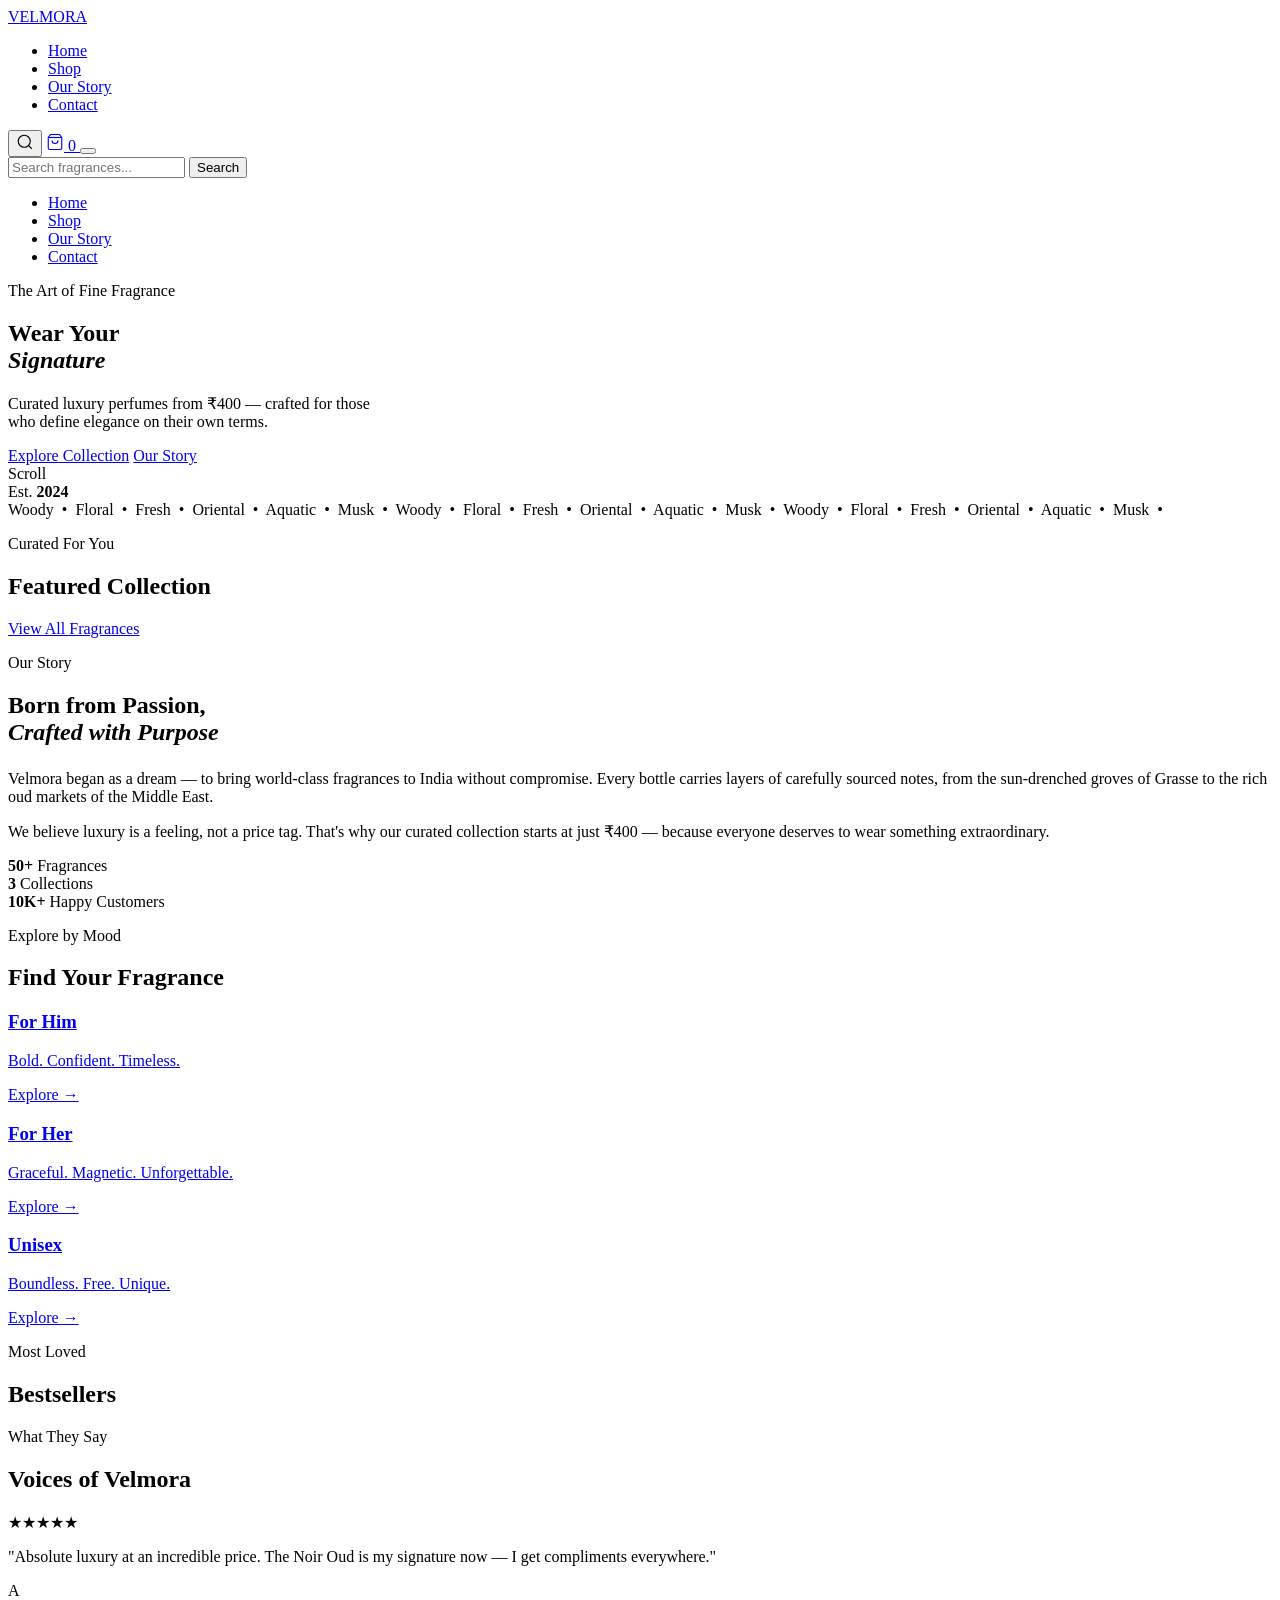
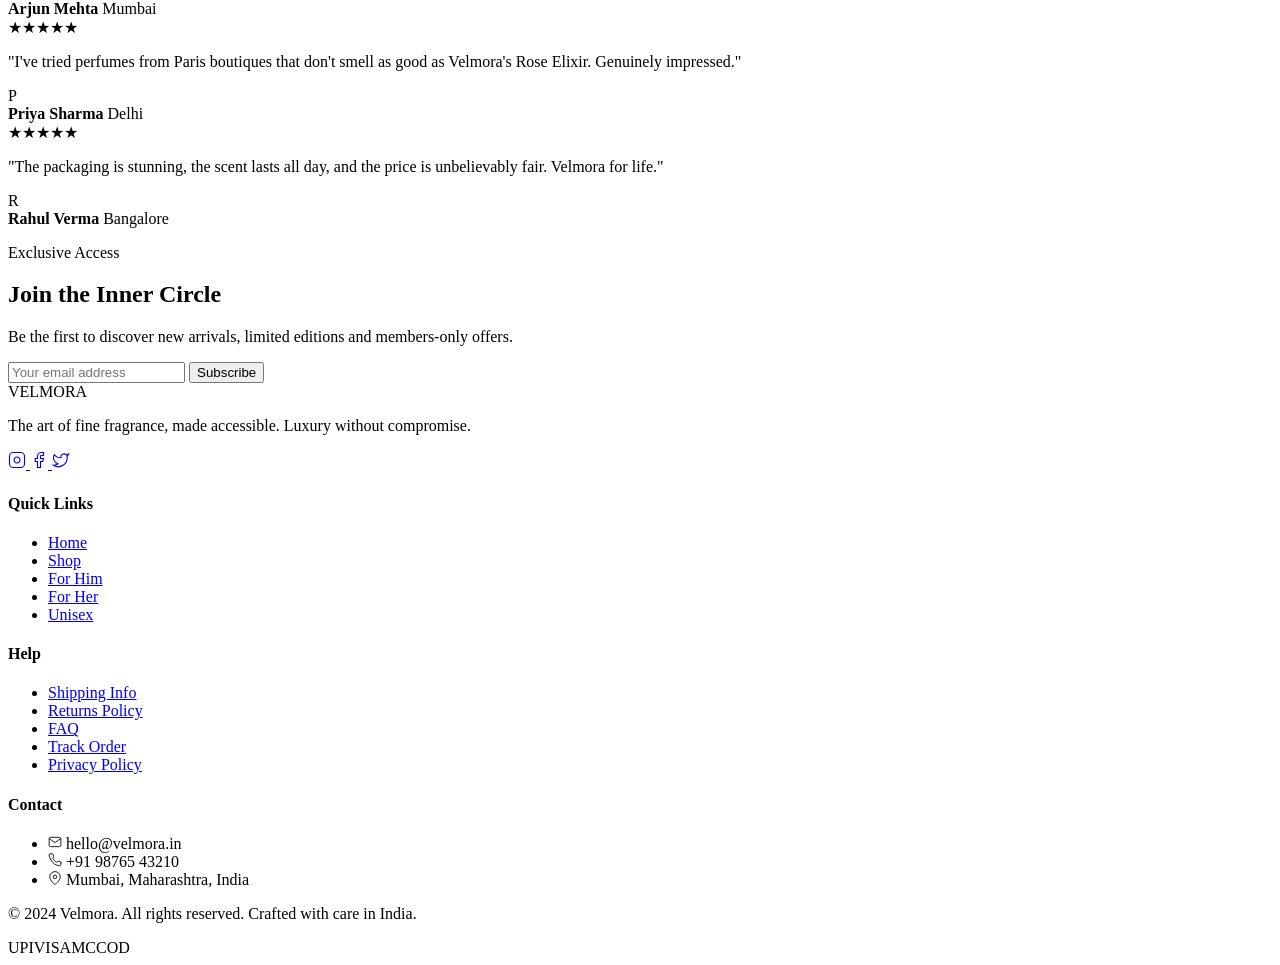
==== index.html @ 3b639c51 "Add files via upload Initial site upload" ====
<!DOCTYPE html>
<html lang="en">
<head>
  <meta charset="UTF-8" />
  <meta name="viewport" content="width=device-width, initial-scale=1.0" />
  <title>Velmora — Luxury Perfumes</title>
  <link rel="preconnect" href="https://fonts.googleapis.com" />
  <link href="https://fonts.googleapis.com/css2?family=Cormorant+Garamond:ital,wght@0,300;0,400;0,500;0,600;1,300;1,400&family=Montserrat:wght@300;400;500;600&display=swap" rel="stylesheet" />
  <link rel="stylesheet" href="/css/style.css" />
</head>
<body>

  <!-- ===== NAVIGATION ===== -->
  <nav class="navbar" id="navbar">
    <div class="nav-inner">
      <a href="/" class="nav-logo">VELMORA</a>
      <ul class="nav-links">
        <li><a href="/" class="active">Home</a></li>
        <li><a href="/shop/">Shop</a></li>
        <li><a href="#about">Our Story</a></li>
        <li><a href="#contact">Contact</a></li>
      </ul>
      <div class="nav-actions">
        <button class="icon-btn" id="searchToggle" aria-label="Search">
          <svg width="18" height="18" viewBox="0 0 24 24" fill="none" stroke="currentColor" stroke-width="1.5"><circle cx="11" cy="11" r="8"/><path d="m21 21-4.35-4.35"/></svg>
        </button>
        <a href="/cart/" class="icon-btn cart-btn" aria-label="Cart">
          <svg width="18" height="18" viewBox="0 0 24 24" fill="none" stroke="currentColor" stroke-width="1.5"><path d="M6 2 3 6v14a2 2 0 0 0 2 2h14a2 2 0 0 0 2-2V6l-3-4z"/><line x1="3" y1="6" x2="21" y2="6"/><path d="M16 10a4 4 0 0 1-8 0"/></svg>
          <span class="cart-count" id="cartCount">0</span>
        </a>
        <button class="hamburger" id="hamburger" aria-label="Menu">
          <span></span><span></span><span></span>
        </button>
      </div>
    </div>
    <!-- Search Bar -->
    <div class="search-bar" id="searchBar">
      <input type="text" placeholder="Search fragrances..." id="searchInput" />
      <button onclick="performSearch()">Search</button>
    </div>
  </nav>

  <!-- Mobile Menu -->
  <div class="mobile-menu" id="mobileMenu">
    <ul>
      <li><a href="/">Home</a></li>
      <li><a href="/shop/">Shop</a></li>
      <li><a href="#about">Our Story</a></li>
      <li><a href="#contact">Contact</a></li>
    </ul>
  </div>

  <!-- ===== HERO SECTION ===== -->
  <section class="hero">
    <div class="hero-bg">
      <div class="hero-overlay"></div>
      <!-- Decorative gold lines -->
      <div class="hero-line hero-line--1"></div>
      <div class="hero-line hero-line--2"></div>
    </div>
    <div class="hero-content">
      <p class="hero-eyebrow fade-up">The Art of Fine Fragrance</p>
      <h1 class="hero-title fade-up delay-1">
        Wear Your<br /><em>Signature</em>
      </h1>
      <p class="hero-subtitle fade-up delay-2">
        Curated luxury perfumes from ₹400 — crafted for those<br class="hide-mobile" /> who define elegance on their own terms.
      </p>
      <div class="hero-cta fade-up delay-3">
        <a href="/shop/" class="btn btn--gold">Explore Collection</a>
        <a href="#featured" class="btn btn--outline">Our Story</a>
      </div>
      <div class="hero-scroll fade-up delay-4">
        <span>Scroll</span>
        <div class="scroll-line"></div>
      </div>
    </div>
    <div class="hero-badge">
      <div class="badge-inner">
        <span>Est.</span>
        <strong>2024</strong>
      </div>
    </div>
  </section>

  <!-- ===== MARQUEE STRIP ===== -->
  <div class="marquee-strip">
    <div class="marquee-track">
      <span>Woody &nbsp;•&nbsp; Floral &nbsp;•&nbsp; Fresh &nbsp;•&nbsp; Oriental &nbsp;•&nbsp; Aquatic &nbsp;•&nbsp; Musk &nbsp;•&nbsp;</span>
      <span>Woody &nbsp;•&nbsp; Floral &nbsp;•&nbsp; Fresh &nbsp;•&nbsp; Oriental &nbsp;•&nbsp; Aquatic &nbsp;•&nbsp; Musk &nbsp;•&nbsp;</span>
      <span>Woody &nbsp;•&nbsp; Floral &nbsp;•&nbsp; Fresh &nbsp;•&nbsp; Oriental &nbsp;•&nbsp; Aquatic &nbsp;•&nbsp; Musk &nbsp;•&nbsp;</span>
    </div>
  </div>

  <!-- ===== FEATURED PRODUCTS ===== -->
  <section class="section" id="featured">
    <div class="container">
      <div class="section-header">
        <p class="section-eyebrow">Curated For You</p>
        <h2 class="section-title">Featured Collection</h2>
        <div class="gold-divider"></div>
      </div>

      <div class="product-grid" id="featuredGrid">
        <!-- Injected by JS -->
      </div>

      <div class="section-footer">
        <a href="/shop/" class="btn btn--gold">View All Fragrances</a>
      </div>
    </div>
  </section>

  <!-- ===== BRAND STORY ===== -->
  <section class="about-section" id="about">
    <div class="about-image">
      <div class="about-img-placeholder">
        <div class="about-img-decor"></div>
      </div>
    </div>
    <div class="about-content">
      <p class="section-eyebrow">Our Story</p>
      <h2 class="section-title">Born from Passion,<br /><em>Crafted with Purpose</em></h2>
      <div class="gold-divider" style="margin: 1.5rem 0;"></div>
      <p class="about-text">
        Velmora began as a dream — to bring world-class fragrances to India without compromise. Every bottle carries layers of carefully sourced notes, from the sun-drenched groves of Grasse to the rich oud markets of the Middle East.
      </p>
      <p class="about-text">
        We believe luxury is a feeling, not a price tag. That's why our curated collection starts at just ₹400 — because everyone deserves to wear something extraordinary.
      </p>
      <div class="about-stats">
        <div class="stat">
          <strong>50+</strong>
          <span>Fragrances</span>
        </div>
        <div class="stat">
          <strong>3</strong>
          <span>Collections</span>
        </div>
        <div class="stat">
          <strong>10K+</strong>
          <span>Happy Customers</span>
        </div>
      </div>
    </div>
  </section>

  <!-- ===== CATEGORIES ===== -->
  <section class="section categories-section">
    <div class="container">
      <div class="section-header">
        <p class="section-eyebrow">Explore by Mood</p>
        <h2 class="section-title">Find Your Fragrance</h2>
        <div class="gold-divider"></div>
      </div>
      <div class="categories-grid">
        <a href="/shop/?gender=men" class="cat-card cat-card--men">
          <div class="cat-overlay"></div>
          <div class="cat-content">
            <h3>For Him</h3>
            <p>Bold. Confident. Timeless.</p>
            <span class="cat-link">Explore →</span>
          </div>
        </a>
        <a href="/shop/?gender=women" class="cat-card cat-card--women">
          <div class="cat-overlay"></div>
          <div class="cat-content">
            <h3>For Her</h3>
            <p>Graceful. Magnetic. Unforgettable.</p>
            <span class="cat-link">Explore →</span>
          </div>
        </a>
        <a href="/shop/?gender=unisex" class="cat-card cat-card--unisex">
          <div class="cat-overlay"></div>
          <div class="cat-content">
            <h3>Unisex</h3>
            <p>Boundless. Free. Unique.</p>
            <span class="cat-link">Explore →</span>
          </div>
        </a>
      </div>
    </div>
  </section>

  <!-- ===== BESTSELLERS STRIP ===== -->
  <section class="bestsellers-section">
    <div class="container">
      <div class="section-header">
        <p class="section-eyebrow">Most Loved</p>
        <h2 class="section-title">Bestsellers</h2>
        <div class="gold-divider"></div>
      </div>
      <div class="bestsellers-slider" id="bestsellersSlider">
        <!-- Injected by JS -->
      </div>
    </div>
  </section>

  <!-- ===== TESTIMONIALS ===== -->
  <section class="section testimonials-section">
    <div class="container">
      <div class="section-header">
        <p class="section-eyebrow">What They Say</p>
        <h2 class="section-title">Voices of Velmora</h2>
        <div class="gold-divider"></div>
      </div>
      <div class="testimonials-grid">
        <div class="testimonial-card reveal">
          <div class="stars">★★★★★</div>
          <p>"Absolute luxury at an incredible price. The Noir Oud is my signature now — I get compliments everywhere."</p>
          <div class="testimonial-author">
            <div class="author-avatar">A</div>
            <div>
              <strong>Arjun Mehta</strong>
              <span>Mumbai</span>
            </div>
          </div>
        </div>
        <div class="testimonial-card reveal">
          <div class="stars">★★★★★</div>
          <p>"I've tried perfumes from Paris boutiques that don't smell as good as Velmora's Rose Elixir. Genuinely impressed."</p>
          <div class="testimonial-author">
            <div class="author-avatar">P</div>
            <div>
              <strong>Priya Sharma</strong>
              <span>Delhi</span>
            </div>
          </div>
        </div>
        <div class="testimonial-card reveal">
          <div class="stars">★★★★★</div>
          <p>"The packaging is stunning, the scent lasts all day, and the price is unbelievably fair. Velmora for life."</p>
          <div class="testimonial-author">
            <div class="author-avatar">R</div>
            <div>
              <strong>Rahul Verma</strong>
              <span>Bangalore</span>
            </div>
          </div>
        </div>
      </div>
    </div>
  </section>

  <!-- ===== NEWSLETTER ===== -->
  <section class="newsletter-section">
    <div class="container">
      <div class="newsletter-inner">
        <p class="section-eyebrow" style="color: var(--gold-light);">Exclusive Access</p>
        <h2>Join the Inner Circle</h2>
        <p>Be the first to discover new arrivals, limited editions and members-only offers.</p>
        <form class="newsletter-form" onsubmit="subscribeNewsletter(event)">
          <input type="email" placeholder="Your email address" required />
          <button type="submit" class="btn btn--gold">Subscribe</button>
        </form>
      </div>
    </div>
  </section>

  <!-- ===== FOOTER ===== -->
  <footer class="footer" id="contact">
    <div class="container">
      <div class="footer-grid">
        <div class="footer-brand">
          <div class="footer-logo">VELMORA</div>
          <p>The art of fine fragrance, made accessible. Luxury without compromise.</p>
          <div class="social-links">
            <a href="#" aria-label="Instagram">
              <svg width="18" height="18" viewBox="0 0 24 24" fill="none" stroke="currentColor" stroke-width="1.5"><rect x="2" y="2" width="20" height="20" rx="5" ry="5"/><path d="M16 11.37A4 4 0 1 1 12.63 8 4 4 0 0 1 16 11.37z"/><line x1="17.5" y1="6.5" x2="17.51" y2="6.5"/></svg>
            </a>
            <a href="#" aria-label="Facebook">
              <svg width="18" height="18" viewBox="0 0 24 24" fill="none" stroke="currentColor" stroke-width="1.5"><path d="M18 2h-3a5 5 0 0 0-5 5v3H7v4h3v8h4v-8h3l1-4h-4V7a1 1 0 0 1 1-1h3z"/></svg>
            </a>
            <a href="#" aria-label="Twitter">
              <svg width="18" height="18" viewBox="0 0 24 24" fill="none" stroke="currentColor" stroke-width="1.5"><path d="M22 4s-.7 2.1-2 3.4c1.6 10-9.4 17.3-18 11.6 2.2.1 4.4-.6 6-2C3 15.5.5 9.6 3 5c2.2 2.6 5.6 4.1 9 4-.9-4.2 4-6.6 7-3.8 1.1 0 3-1.2 3-1.2z"/></svg>
            </a>
          </div>
        </div>
        <div class="footer-col">
          <h4>Quick Links</h4>
          <ul>
            <li><a href="/">Home</a></li>
            <li><a href="/shop/">Shop</a></li>
            <li><a href="/shop/?gender=men">For Him</a></li>
            <li><a href="/shop/?gender=women">For Her</a></li>
            <li><a href="/shop/?gender=unisex">Unisex</a></li>
          </ul>
        </div>
        <div class="footer-col">
          <h4>Help</h4>
          <ul>
            <li><a href="#">Shipping Info</a></li>
            <li><a href="#">Returns Policy</a></li>
            <li><a href="#">FAQ</a></li>
            <li><a href="#">Track Order</a></li>
            <li><a href="#">Privacy Policy</a></li>
          </ul>
        </div>
        <div class="footer-col">
          <h4>Contact</h4>
          <ul class="contact-list">
            <li>
              <svg width="14" height="14" viewBox="0 0 24 24" fill="none" stroke="currentColor" stroke-width="1.5"><path d="M4 4h16c1.1 0 2 .9 2 2v12c0 1.1-.9 2-2 2H4c-1.1 0-2-.9-2-2V6c0-1.1.9-2 2-2z"/><polyline points="22,6 12,13 2,6"/></svg>
              hello@velmora.in
            </li>
            <li>
              <svg width="14" height="14" viewBox="0 0 24 24" fill="none" stroke="currentColor" stroke-width="1.5"><path d="M22 16.92v3a2 2 0 0 1-2.18 2 19.79 19.79 0 0 1-8.63-3.07A19.5 19.5 0 0 1 4.99 12 19.79 19.79 0 0 1 1.93 3.4 2 2 0 0 1 3.9 1.24h3a2 2 0 0 1 2 1.72c.127.96.361 1.903.7 2.81a2 2 0 0 1-.45 2.11L8.09 9a16 16 0 0 0 6.91 6.91l1.12-1.12a2 2 0 0 1 2.11-.45c.907.339 1.85.573 2.81.7A2 2 0 0 1 22.9 17z"/></svg>
              +91 98765 43210
            </li>
            <li>
              <svg width="14" height="14" viewBox="0 0 24 24" fill="none" stroke="currentColor" stroke-width="1.5"><path d="M21 10c0 7-9 13-9 13s-9-6-9-13a9 9 0 0 1 18 0z"/><circle cx="12" cy="10" r="3"/></svg>
              Mumbai, Maharashtra, India
            </li>
          </ul>
        </div>
      </div>
      <div class="footer-bottom">
        <p>© 2024 Velmora. All rights reserved. Crafted with care in India.</p>
        <div class="payment-icons">
          <span>UPI</span><span>VISA</span><span>MC</span><span>COD</span>
        </div>
      </div>
    </div>
  </footer>

  <script src="/js/data.js"></script>
  <script src="/js/cart.js"></script>
  <script src="/js/main.js"></script>
</body>
</html>
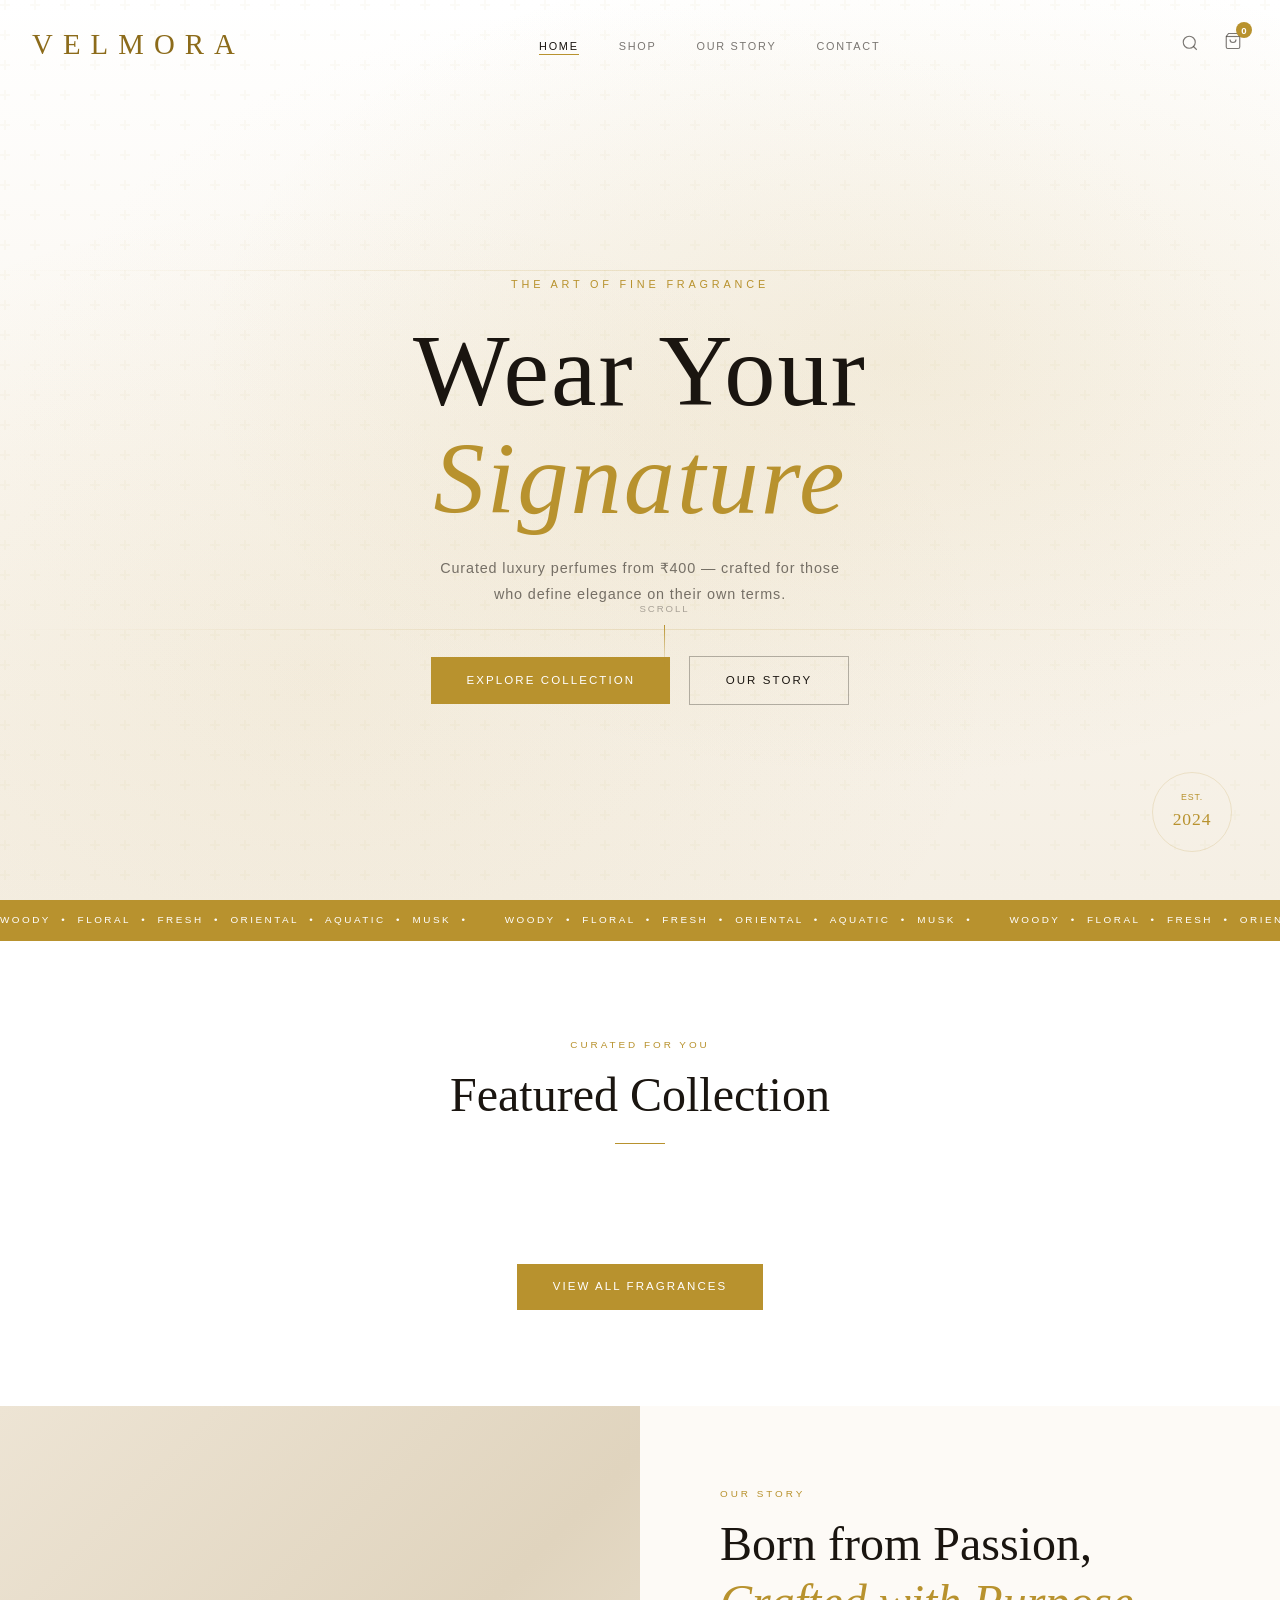
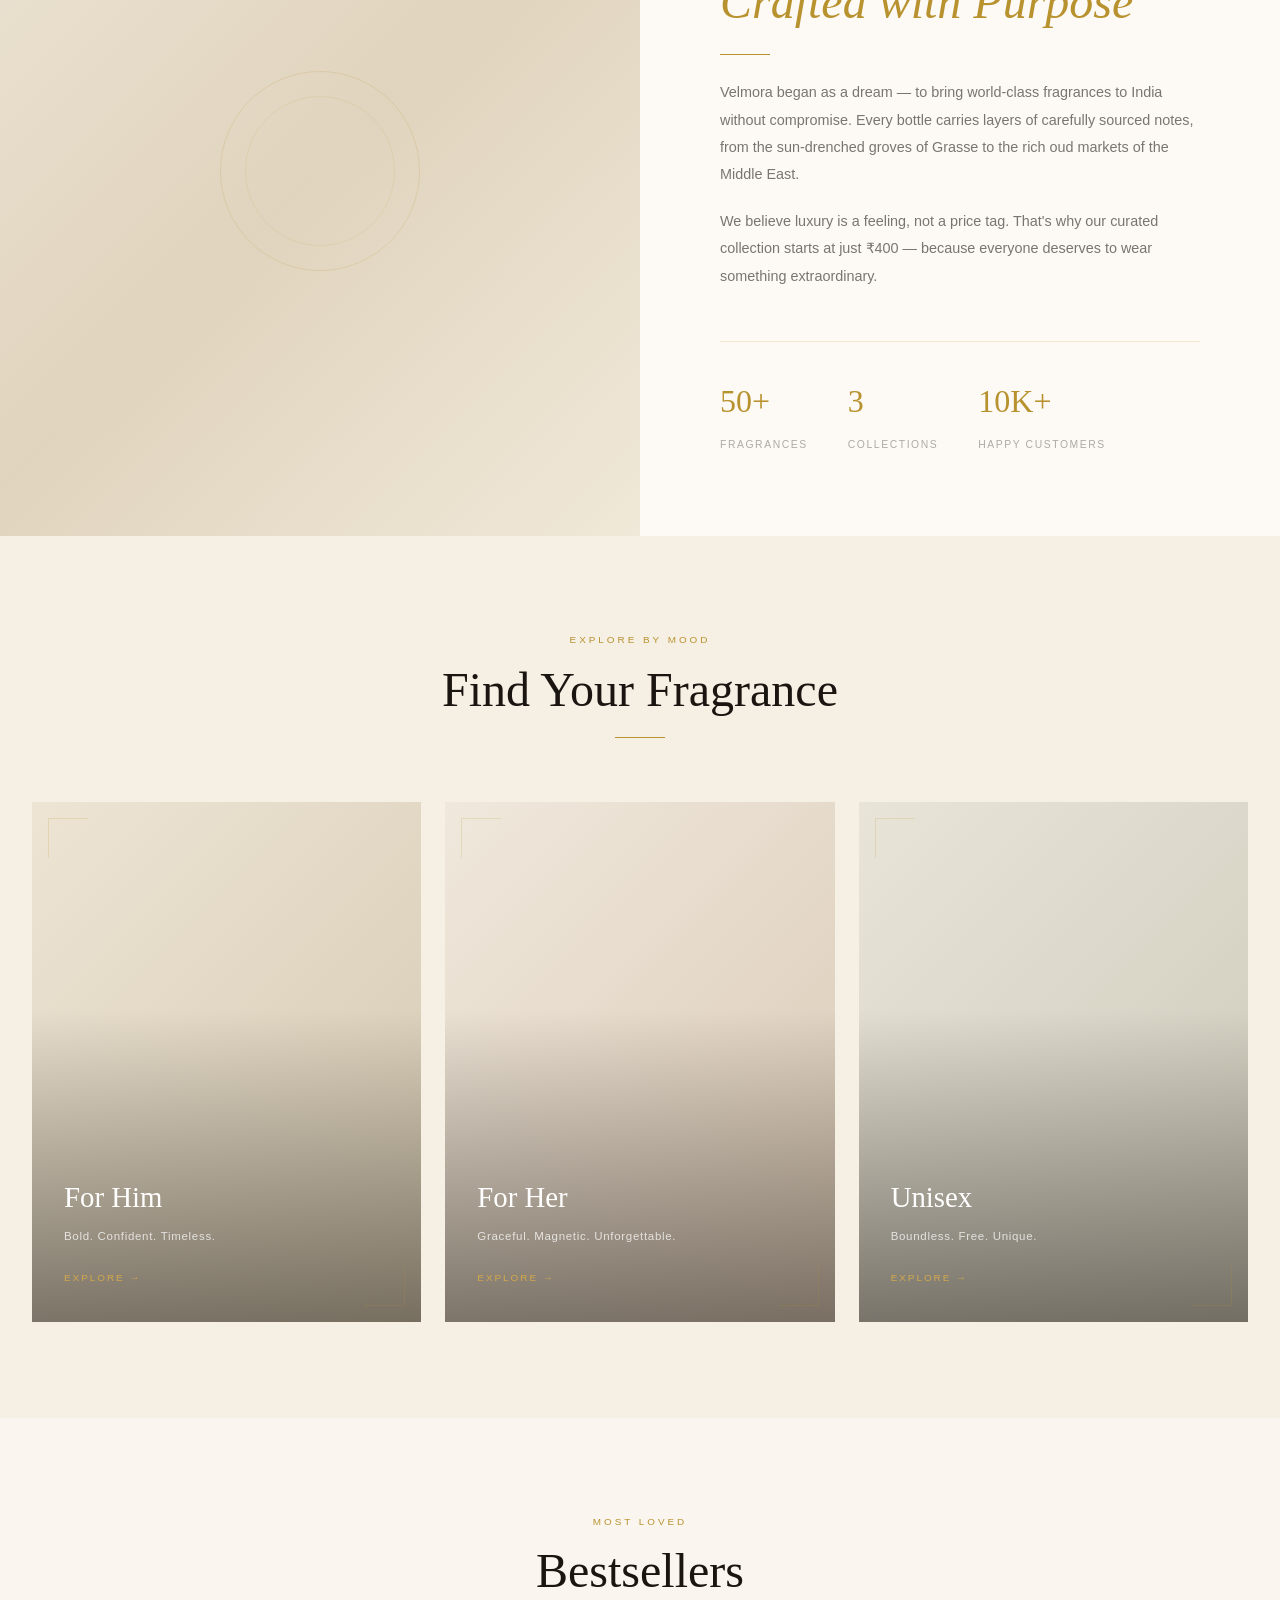
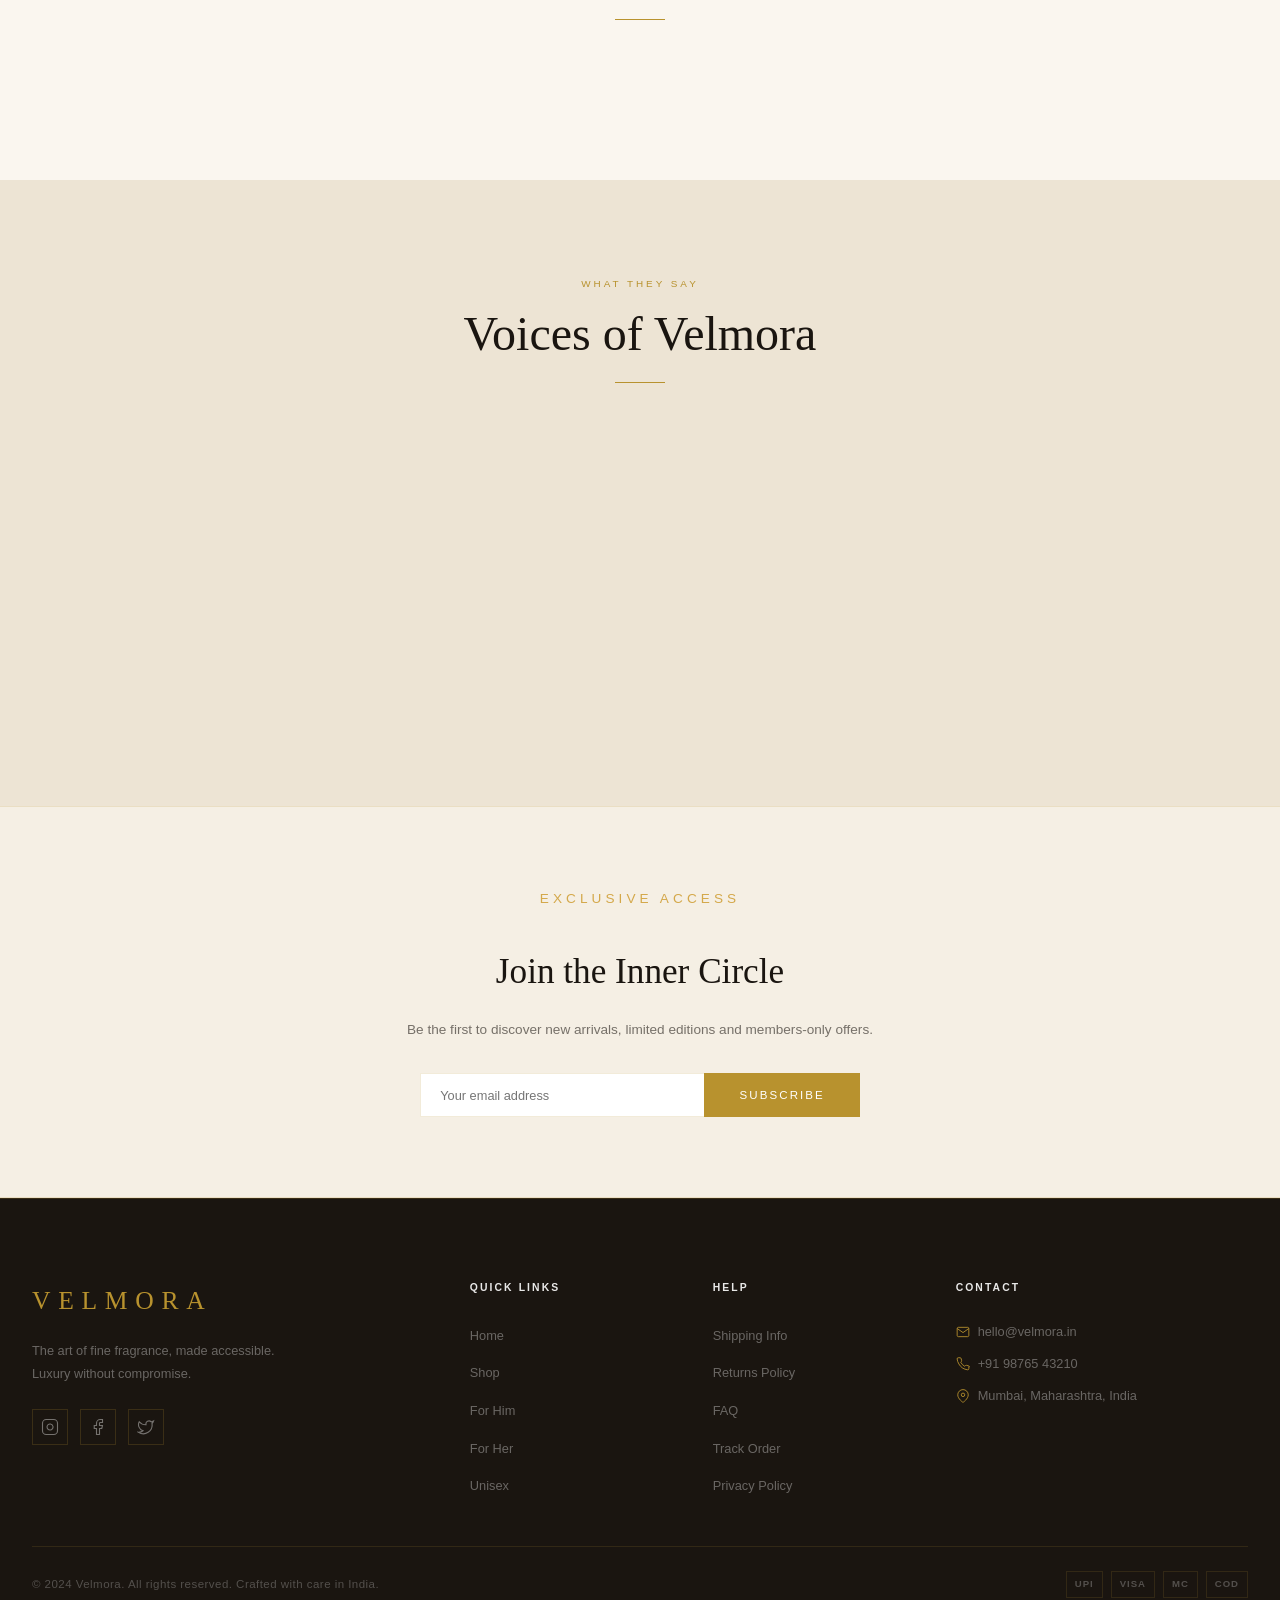
==== commit 32c461f7: "Update index.html" ====
--- a/index.html
+++ b/index.html
@@ -6,7 +6,7 @@
   <title>Velmora — Luxury Perfumes</title>
   <link rel="preconnect" href="https://fonts.googleapis.com" />
   <link href="https://fonts.googleapis.com/css2?family=Cormorant+Garamond:ital,wght@0,300;0,400;0,500;0,600;1,300;1,400&family=Montserrat:wght@300;400;500;600&display=swap" rel="stylesheet" />
-  <link rel="stylesheet" href="/css/style.css" />
+  <link rel="stylesheet" href="/style.css" />
 </head>
 <body>
 
--- a/style.css
+++ b/style.css
@@ -0,0 +1,1722 @@
+/* =====================================================
+   VELMORA — Luxury Perfume CSS  (Light Edition)
+   ===================================================== */
+
+/* ----- CSS Variables ----- */
+:root {
+  --white:        #ffffff;
+  --white-soft:   #fdfaf6;
+  --white-mid:    #faf6ef;
+  --beige:        #f5efe4;
+  --beige-mid:    #ede4d4;
+  --beige-dark:   #ddd0ba;
+  --charcoal:     #2c2c2c;
+  --ink:          #1a1510;
+  --ink-soft:     #2e2720;
+  --gold:         #b8922e;
+  --gold-light:   #d4a84a;
+  --gold-dark:    #8c6b1a;
+  --gold-glow:    rgba(184,146,46,0.12);
+  --text-primary: #1a1510;
+  --text-muted:   rgba(26,21,16,0.58);
+  --text-dim:     rgba(26,21,16,0.35);
+  --border:       rgba(184,146,46,0.18);
+  --border-hover: rgba(184,146,46,0.45);
+  --font-serif:   'Cormorant Garamond', Georgia, serif;
+  --font-sans:    'Montserrat', sans-serif;
+  --transition:   0.35s cubic-bezier(0.4, 0, 0.2, 1);
+  --radius:       4px;
+  --radius-lg:    8px;
+}
+
+/* ----- Reset ----- */
+*, *::before, *::after { box-sizing: border-box; margin: 0; padding: 0; }
+html { scroll-behavior: smooth; font-size: 16px; }
+body {
+  background: var(--white);
+  color: var(--text-primary);
+  font-family: var(--font-sans);
+  font-weight: 300;
+  line-height: 1.7;
+  overflow-x: hidden;
+}
+a { text-decoration: none; color: inherit; }
+ul { list-style: none; }
+img { max-width: 100%; display: block; }
+input, button, textarea, select { font-family: inherit; }
+
+/* ----- Container ----- */
+.container {
+  max-width: 1280px;
+  margin: 0 auto;
+  padding: 0 2rem;
+}
+
+/* =====================================================
+   BUTTONS
+   ===================================================== */
+.btn {
+  display: inline-flex;
+  align-items: center;
+  justify-content: center;
+  gap: 0.5rem;
+  padding: 0.85rem 2.2rem;
+  font-family: var(--font-sans);
+  font-size: 0.72rem;
+  font-weight: 500;
+  letter-spacing: 0.18em;
+  text-transform: uppercase;
+  border: none;
+  cursor: pointer;
+  transition: var(--transition);
+  position: relative;
+  overflow: hidden;
+}
+.btn::after {
+  content: '';
+  position: absolute;
+  inset: 0;
+  background: rgba(0,0,0,0.04);
+  opacity: 0;
+  transition: opacity 0.2s;
+}
+.btn:hover::after { opacity: 1; }
+
+.btn--gold {
+  background: var(--gold);
+  color: var(--white);
+}
+.btn--gold:hover {
+  background: var(--gold-light);
+  transform: translateY(-1px);
+  box-shadow: 0 8px 30px rgba(184,146,46,0.25);
+}
+
+.btn--outline {
+  background: transparent;
+  color: var(--ink);
+  border: 1px solid rgba(26,21,16,0.3);
+}
+.btn--outline:hover {
+  border-color: var(--gold);
+  color: var(--gold);
+  transform: translateY(-1px);
+}
+
+.btn--dark {
+  background: var(--beige);
+  color: var(--ink);
+  border: 1px solid var(--border);
+}
+.btn--dark:hover {
+  border-color: var(--gold);
+  color: var(--gold-dark);
+}
+
+/* =====================================================
+   NAVBAR
+   ===================================================== */
+.navbar {
+  position: fixed;
+  top: 0;
+  left: 0;
+  right: 0;
+  z-index: 1000;
+  padding: 1.25rem 0;
+  background: transparent;
+  transition: background 0.4s, padding 0.4s, backdrop-filter 0.4s;
+}
+.navbar.scrolled {
+  background: rgba(255, 255, 255, 0.96);
+  backdrop-filter: blur(12px);
+  padding: 0.8rem 0;
+  border-bottom: 1px solid var(--border);
+  box-shadow: 0 2px 24px rgba(184,146,46,0.07);
+}
+.nav-inner {
+  max-width: 1280px;
+  margin: 0 auto;
+  padding: 0 2rem;
+  display: flex;
+  align-items: center;
+  justify-content: space-between;
+  gap: 2rem;
+}
+.nav-logo {
+  font-family: var(--font-serif);
+  font-size: 1.8rem;
+  font-weight: 500;
+  letter-spacing: 0.35em;
+  color: var(--gold-dark);
+  flex-shrink: 0;
+}
+.nav-links {
+  display: flex;
+  align-items: center;
+  gap: 2.5rem;
+}
+.nav-links a {
+  font-size: 0.68rem;
+  letter-spacing: 0.16em;
+  text-transform: uppercase;
+  color: var(--text-muted);
+  transition: color var(--transition);
+  position: relative;
+}
+.nav-links a::after {
+  content: '';
+  position: absolute;
+  bottom: -3px;
+  left: 0;
+  width: 0;
+  height: 1px;
+  background: var(--gold);
+  transition: width var(--transition);
+}
+.nav-links a:hover,
+.nav-links a.active {
+  color: var(--ink);
+}
+.nav-links a:hover::after,
+.nav-links a.active::after { width: 100%; }
+
+.nav-actions {
+  display: flex;
+  align-items: center;
+  gap: 0.75rem;
+}
+.icon-btn {
+  background: none;
+  border: none;
+  color: var(--text-muted);
+  cursor: pointer;
+  padding: 0.4rem;
+  transition: color var(--transition);
+  position: relative;
+}
+.icon-btn:hover { color: var(--gold); }
+.cart-count {
+  position: absolute;
+  top: -2px;
+  right: -4px;
+  background: var(--gold);
+  color: var(--white);
+  font-size: 0.6rem;
+  font-weight: 600;
+  width: 16px;
+  height: 16px;
+  border-radius: 50%;
+  display: flex;
+  align-items: center;
+  justify-content: center;
+  line-height: 1;
+}
+
+.hamburger {
+  display: none;
+  flex-direction: column;
+  gap: 5px;
+  background: none;
+  border: none;
+  cursor: pointer;
+  padding: 0.3rem;
+}
+.hamburger span {
+  display: block;
+  width: 22px;
+  height: 1px;
+  background: var(--text-muted);
+  transition: var(--transition);
+}
+.hamburger.open span:nth-child(1) { transform: translateY(6px) rotate(45deg); background: var(--gold); }
+.hamburger.open span:nth-child(2) { opacity: 0; }
+.hamburger.open span:nth-child(3) { transform: translateY(-6px) rotate(-45deg); background: var(--gold); }
+
+/* Search Bar */
+.search-bar {
+  max-width: 1280px;
+  margin: 0 auto;
+  padding: 0 2rem;
+  display: none;
+  align-items: center;
+  gap: 0.75rem;
+  padding-top: 0.75rem;
+  padding-bottom: 0.5rem;
+  border-top: 1px solid var(--border);
+  animation: fadeDown 0.2s ease;
+}
+.search-bar.open { display: flex; }
+.search-bar input {
+  flex: 1;
+  background: var(--beige);
+  border: 1px solid var(--border);
+  color: var(--ink);
+  padding: 0.6rem 1rem;
+  font-size: 0.85rem;
+  letter-spacing: 0.05em;
+  outline: none;
+  transition: border-color var(--transition);
+}
+.search-bar input:focus { border-color: var(--gold); }
+.search-bar button {
+  background: var(--gold);
+  color: var(--white);
+  border: none;
+  padding: 0.6rem 1.2rem;
+  font-size: 0.68rem;
+  letter-spacing: 0.14em;
+  text-transform: uppercase;
+  font-weight: 500;
+  cursor: pointer;
+  transition: background var(--transition);
+}
+.search-bar button:hover { background: var(--gold-light); }
+
+/* Mobile Menu */
+.mobile-menu {
+  display: none;
+  position: fixed;
+  top: 0;
+  left: 0;
+  right: 0;
+  bottom: 0;
+  background: var(--white);
+  z-index: 999;
+  flex-direction: column;
+  align-items: center;
+  justify-content: center;
+  gap: 0;
+}
+.mobile-menu.open { display: flex; }
+.mobile-menu ul {
+  display: flex;
+  flex-direction: column;
+  align-items: center;
+  gap: 2rem;
+}
+.mobile-menu a {
+  font-family: var(--font-serif);
+  font-size: 2rem;
+  font-weight: 300;
+  color: var(--text-muted);
+  transition: color var(--transition);
+}
+.mobile-menu a:hover { color: var(--gold); }
+
+/* =====================================================
+   HERO
+   ===================================================== */
+.hero {
+  position: relative;
+  min-height: 100vh;
+  display: flex;
+  align-items: center;
+  justify-content: center;
+  overflow: hidden;
+}
+.hero-bg {
+  position: absolute;
+  inset: 0;
+  background:
+    radial-gradient(ellipse at 70% 40%, rgba(184,146,46,0.10) 0%, transparent 55%),
+    radial-gradient(ellipse at 25% 75%, rgba(184,146,46,0.07) 0%, transparent 50%),
+    radial-gradient(ellipse at 50% 50%, rgba(245,239,228,0.5) 0%, transparent 70%),
+    linear-gradient(180deg, #ffffff 0%, #faf6ef 50%, #f5efe4 100%);
+}
+.hero-overlay {
+  position: absolute;
+  inset: 0;
+  background: url("data:image/svg+xml,%3Csvg width='60' height='60' viewBox='0 0 60 60' xmlns='http://www.w3.org/2000/svg'%3E%3Cg fill='none' fill-rule='evenodd'%3E%3Cg fill='%23b8922e' fill-opacity='0.04'%3E%3Cpath d='M36 34v-4h-2v4h-4v2h4v4h2v-4h4v-2h-4zm0-30V0h-2v4h-4v2h4v4h2V6h4V4h-4zM6 34v-4H4v4H0v2h4v4h2v-4h4v-2H6zM6 4V0H4v4H0v2h4v4h2V6h4V4H6z'/%3E%3C/g%3E%3C/g%3E%3C/svg%3E");
+}
+.hero-line {
+  position: absolute;
+  background: linear-gradient(90deg, transparent, var(--gold), transparent);
+  opacity: 0.18;
+  height: 1px;
+}
+.hero-line--1 { top: 30%; width: 100%; }
+.hero-line--2 { bottom: 30%; width: 100%; }
+
+.hero-content {
+  position: relative;
+  z-index: 2;
+  text-align: center;
+  max-width: 780px;
+  padding: 0 2rem;
+  padding-top: 80px;
+}
+.hero-eyebrow {
+  font-size: 0.68rem;
+  letter-spacing: 0.35em;
+  text-transform: uppercase;
+  color: var(--gold);
+  margin-bottom: 1.5rem;
+}
+.hero-title {
+  font-family: var(--font-serif);
+  font-size: clamp(3.5rem, 8vw, 6.5rem);
+  font-weight: 300;
+  line-height: 1.05;
+  color: var(--ink);
+  margin-bottom: 1.5rem;
+  letter-spacing: 0.02em;
+}
+.hero-title em {
+  font-style: italic;
+  color: var(--gold);
+}
+.hero-subtitle {
+  font-size: 0.9rem;
+  font-weight: 300;
+  color: var(--text-muted);
+  line-height: 1.8;
+  margin-bottom: 3rem;
+  letter-spacing: 0.06em;
+}
+.hero-cta {
+  display: flex;
+  align-items: center;
+  justify-content: center;
+  gap: 1.2rem;
+  flex-wrap: wrap;
+}
+.hero-scroll {
+  position: absolute;
+  bottom: 2.5rem;
+  left: 50%;
+  transform: translateX(-50%);
+  display: flex;
+  flex-direction: column;
+  align-items: center;
+  gap: 0.5rem;
+  font-size: 0.6rem;
+  letter-spacing: 0.2em;
+  text-transform: uppercase;
+  color: var(--text-dim);
+}
+.scroll-line {
+  width: 1px;
+  height: 40px;
+  background: linear-gradient(180deg, var(--gold) 0%, transparent 100%);
+  animation: scrollPulse 2s ease-in-out infinite;
+}
+.hero-badge {
+  position: absolute;
+  bottom: 3rem;
+  right: 3rem;
+  width: 80px;
+  height: 80px;
+  border: 1px solid var(--border);
+  border-radius: 50%;
+  display: flex;
+  align-items: center;
+  justify-content: center;
+  animation: rotateBadge 20s linear infinite;
+}
+.badge-inner {
+  display: flex;
+  flex-direction: column;
+  align-items: center;
+  font-size: 0.55rem;
+  letter-spacing: 0.1em;
+  color: var(--gold);
+  text-transform: uppercase;
+}
+.badge-inner strong { font-family: var(--font-serif); font-size: 1.1rem; font-weight: 400; }
+
+/* =====================================================
+   MARQUEE STRIP
+   ===================================================== */
+.marquee-strip {
+  overflow: hidden;
+  background: var(--gold);
+  padding: 0.75rem 0;
+}
+.marquee-track {
+  display: flex;
+  white-space: nowrap;
+  animation: marquee 20s linear infinite;
+}
+.marquee-track span {
+  font-size: 0.62rem;
+  letter-spacing: 0.25em;
+  text-transform: uppercase;
+  color: var(--white);
+  font-weight: 500;
+  padding-right: 2rem;
+}
+
+/* =====================================================
+   SECTIONS
+   ===================================================== */
+.section {
+  padding: 6rem 0;
+}
+.section-header {
+  text-align: center;
+  margin-bottom: 4rem;
+}
+.section-eyebrow {
+  font-size: 0.62rem;
+  letter-spacing: 0.3em;
+  text-transform: uppercase;
+  color: var(--gold);
+  margin-bottom: 0.75rem;
+}
+.section-title {
+  font-family: var(--font-serif);
+  font-size: clamp(2rem, 4vw, 3rem);
+  font-weight: 300;
+  color: var(--ink);
+  line-height: 1.2;
+}
+.section-title em { font-style: italic; color: var(--gold); }
+.gold-divider {
+  width: 50px;
+  height: 1px;
+  background: var(--gold);
+  margin: 1.2rem auto 0;
+}
+.section-footer {
+  text-align: center;
+  margin-top: 3.5rem;
+}
+
+/* =====================================================
+   PRODUCT CARDS
+   ===================================================== */
+.product-grid {
+  display: grid;
+  grid-template-columns: repeat(auto-fill, minmax(270px, 1fr));
+  gap: 2rem;
+}
+.product-card {
+  background: var(--white);
+  border: 1px solid var(--border);
+  transition: border-color var(--transition), transform var(--transition), box-shadow var(--transition);
+  position: relative;
+  overflow: hidden;
+  cursor: pointer;
+}
+.product-card:hover {
+  border-color: var(--gold);
+  transform: translateY(-4px);
+  box-shadow: 0 20px 50px rgba(184,146,46,0.12);
+}
+.product-img-wrap {
+  position: relative;
+  aspect-ratio: 3/4;
+  background: var(--beige);
+  overflow: hidden;
+}
+.product-img-placeholder {
+  width: 100%;
+  height: 100%;
+  display: flex;
+  align-items: center;
+  justify-content: center;
+  font-family: var(--font-serif);
+  font-size: 1rem;
+  letter-spacing: 0.2em;
+  color: var(--gold);
+  background: linear-gradient(135deg, var(--beige) 0%, var(--beige-mid) 100%);
+  transition: transform var(--transition);
+}
+.product-card:hover .product-img-placeholder {
+  transform: scale(1.04);
+}
+.product-badge {
+  position: absolute;
+  top: 1rem;
+  left: 1rem;
+  background: var(--gold);
+  color: var(--white);
+  font-size: 0.55rem;
+  font-weight: 600;
+  letter-spacing: 0.14em;
+  text-transform: uppercase;
+  padding: 0.3rem 0.7rem;
+}
+.product-badge--new { background: var(--ink); color: var(--white); }
+.product-card-actions {
+  position: absolute;
+  bottom: 0;
+  left: 0;
+  right: 0;
+  background: linear-gradient(0deg, rgba(245,239,228,0.95) 0%, transparent 100%);
+  padding: 1.5rem 1rem 1rem;
+  display: flex;
+  gap: 0.5rem;
+  transform: translateY(100%);
+  transition: transform var(--transition);
+}
+.product-card:hover .product-card-actions { transform: translateY(0); }
+.product-card-actions .btn { flex: 1; padding: 0.65rem; font-size: 0.62rem; }
+
+.product-info {
+  padding: 1.25rem;
+  border-top: 1px solid var(--border);
+  background: var(--white);
+}
+.product-gender {
+  font-size: 0.58rem;
+  letter-spacing: 0.2em;
+  text-transform: uppercase;
+  color: var(--gold);
+  margin-bottom: 0.3rem;
+}
+.product-name {
+  font-family: var(--font-serif);
+  font-size: 1.2rem;
+  font-weight: 400;
+  color: var(--ink);
+  margin-bottom: 0.3rem;
+}
+.product-note {
+  font-size: 0.72rem;
+  color: var(--text-muted);
+  letter-spacing: 0.04em;
+  margin-bottom: 0.75rem;
+}
+.product-price-row {
+  display: flex;
+  align-items: center;
+  justify-content: space-between;
+}
+.product-price {
+  font-family: var(--font-serif);
+  font-size: 1.4rem;
+  font-weight: 400;
+  color: var(--gold-dark);
+}
+.product-price-original {
+  font-family: var(--font-sans);
+  font-size: 0.85rem;
+  color: var(--text-dim);
+  text-decoration: line-through;
+  margin-left: 0.5rem;
+}
+.product-size {
+  font-size: 0.62rem;
+  color: var(--text-dim);
+  letter-spacing: 0.1em;
+}
+
+/* =====================================================
+   ABOUT SECTION
+   ===================================================== */
+.about-section {
+  display: grid;
+  grid-template-columns: 1fr 1fr;
+  min-height: 70vh;
+}
+.about-image {
+  background: var(--beige-mid);
+  position: relative;
+  overflow: hidden;
+}
+.about-img-placeholder {
+  width: 100%;
+  height: 100%;
+  min-height: 500px;
+  background: linear-gradient(135deg, #ede4d4 0%, #e0d4be 50%, #f0e8d8 100%);
+  display: flex;
+  align-items: center;
+  justify-content: center;
+  font-family: var(--font-serif);
+  font-size: 5rem;
+  color: rgba(184,146,46,0.12);
+  letter-spacing: 0.5em;
+}
+.about-img-decor {
+  position: absolute;
+  width: 200px;
+  height: 200px;
+  border: 1px solid var(--border);
+  border-radius: 50%;
+  top: 50%;
+  left: 50%;
+  transform: translate(-50%, -50%);
+}
+.about-img-decor::before {
+  content: '';
+  position: absolute;
+  width: 150px;
+  height: 150px;
+  border: 1px solid rgba(184,146,46,0.12);
+  border-radius: 50%;
+  top: 50%;
+  left: 50%;
+  transform: translate(-50%, -50%);
+}
+.about-content {
+  padding: 5rem;
+  display: flex;
+  flex-direction: column;
+  justify-content: center;
+  background: var(--white-soft);
+}
+.about-text {
+  font-size: 0.9rem;
+  color: var(--text-muted);
+  line-height: 1.9;
+  margin-bottom: 1.2rem;
+}
+.about-stats {
+  display: flex;
+  gap: 2.5rem;
+  margin-top: 2rem;
+  padding-top: 2rem;
+  border-top: 1px solid var(--border);
+}
+.stat strong {
+  display: block;
+  font-family: var(--font-serif);
+  font-size: 2rem;
+  font-weight: 400;
+  color: var(--gold);
+}
+.stat span {
+  font-size: 0.65rem;
+  letter-spacing: 0.15em;
+  text-transform: uppercase;
+  color: var(--text-dim);
+}
+
+/* =====================================================
+   CATEGORIES
+   ===================================================== */
+.categories-section { background: var(--beige); }
+.categories-grid {
+  display: grid;
+  grid-template-columns: repeat(3, 1fr);
+  gap: 1.5rem;
+}
+.cat-card {
+  position: relative;
+  aspect-ratio: 3/4;
+  overflow: hidden;
+  display: flex;
+  align-items: flex-end;
+  cursor: pointer;
+}
+.cat-card--men {
+  background: linear-gradient(135deg, #ede4d4 0%, #d4c8b0 100%);
+}
+.cat-card--women {
+  background: linear-gradient(135deg, #f0e8dc 0%, #d8c8b4 100%);
+}
+.cat-card--unisex {
+  background: linear-gradient(135deg, #e8e4d8 0%, #ccc8b8 100%);
+}
+.cat-overlay {
+  position: absolute;
+  inset: 0;
+  background: linear-gradient(0deg, rgba(26,21,16,0.5) 0%, transparent 60%);
+  transition: opacity var(--transition);
+}
+.cat-card:hover .cat-overlay { opacity: 0.7; }
+.cat-content {
+  position: relative;
+  z-index: 2;
+  padding: 2rem;
+}
+.cat-content h3 {
+  font-family: var(--font-serif);
+  font-size: 1.8rem;
+  font-weight: 300;
+  color: var(--white);
+  margin-bottom: 0.3rem;
+}
+.cat-content p {
+  font-size: 0.72rem;
+  color: rgba(255,255,255,0.75);
+  letter-spacing: 0.06em;
+  margin-bottom: 1rem;
+}
+.cat-link {
+  font-size: 0.62rem;
+  letter-spacing: 0.2em;
+  text-transform: uppercase;
+  color: var(--gold-light);
+  transition: letter-spacing var(--transition);
+}
+.cat-card:hover .cat-link { letter-spacing: 0.3em; }
+.cat-card::before, .cat-card::after {
+  content: '';
+  position: absolute;
+  width: 40px;
+  height: 40px;
+  transition: var(--transition);
+  z-index: 3;
+}
+.cat-card::before {
+  top: 1rem;
+  left: 1rem;
+  border-top: 1px solid var(--border);
+  border-left: 1px solid var(--border);
+}
+.cat-card::after {
+  bottom: 1rem;
+  right: 1rem;
+  border-bottom: 1px solid var(--border);
+  border-right: 1px solid var(--border);
+}
+.cat-card:hover::before,
+.cat-card:hover::after { border-color: var(--gold); }
+
+/* =====================================================
+   BESTSELLERS
+   ===================================================== */
+.bestsellers-section {
+  padding: 6rem 0;
+  background: var(--white-mid);
+}
+.bestsellers-slider {
+  display: grid;
+  grid-template-columns: repeat(auto-fill, minmax(220px, 1fr));
+  gap: 1.5rem;
+}
+
+/* =====================================================
+   TESTIMONIALS
+   ===================================================== */
+.testimonials-section { background: var(--beige-mid); }
+.testimonials-grid {
+  display: grid;
+  grid-template-columns: repeat(3, 1fr);
+  gap: 2rem;
+}
+.testimonial-card {
+  background: var(--white);
+  border: 1px solid var(--border);
+  padding: 2rem;
+  transition: border-color var(--transition), box-shadow var(--transition);
+}
+.testimonial-card:hover {
+  border-color: var(--gold);
+  box-shadow: 0 8px 32px rgba(184,146,46,0.1);
+}
+.stars {
+  color: var(--gold);
+  font-size: 0.8rem;
+  letter-spacing: 0.1em;
+  margin-bottom: 1rem;
+}
+.testimonial-card p {
+  font-family: var(--font-serif);
+  font-size: 1rem;
+  font-weight: 300;
+  font-style: italic;
+  color: var(--text-muted);
+  line-height: 1.8;
+  margin-bottom: 1.5rem;
+}
+.testimonial-author {
+  display: flex;
+  align-items: center;
+  gap: 0.75rem;
+}
+.author-avatar {
+  width: 40px;
+  height: 40px;
+  border-radius: 50%;
+  background: var(--beige);
+  border: 1px solid var(--border);
+  display: flex;
+  align-items: center;
+  justify-content: center;
+  font-family: var(--font-serif);
+  font-size: 1rem;
+  color: var(--gold);
+}
+.testimonial-author strong {
+  display: block;
+  font-size: 0.8rem;
+  font-weight: 500;
+  color: var(--ink);
+}
+.testimonial-author span {
+  font-size: 0.65rem;
+  color: var(--text-dim);
+  letter-spacing: 0.1em;
+}
+
+/* =====================================================
+   NEWSLETTER
+   ===================================================== */
+.newsletter-section {
+  padding: 5rem 0;
+  background: var(--beige);
+  border-top: 1px solid var(--border);
+  border-bottom: 1px solid var(--border);
+}
+.newsletter-inner {
+  text-align: center;
+  max-width: 550px;
+  margin: 0 auto;
+}
+.newsletter-inner h2 {
+  font-family: var(--font-serif);
+  font-size: 2.2rem;
+  font-weight: 300;
+  color: var(--ink);
+  margin: 0.5rem 0 1rem;
+}
+.newsletter-inner p {
+  font-size: 0.85rem;
+  color: var(--text-muted);
+  margin-bottom: 2rem;
+}
+.newsletter-form {
+  display: flex;
+  gap: 0;
+  max-width: 440px;
+  margin: 0 auto;
+}
+.newsletter-form input {
+  flex: 1;
+  background: var(--white);
+  border: 1px solid var(--border);
+  border-right: none;
+  color: var(--ink);
+  padding: 0.85rem 1.2rem;
+  font-size: 0.8rem;
+  outline: none;
+  transition: border-color var(--transition);
+}
+.newsletter-form input:focus { border-color: var(--gold); }
+.newsletter-form .btn { border-radius: 0; flex-shrink: 0; }
+
+/* =====================================================
+   FOOTER
+   ===================================================== */
+.footer {
+  background: var(--ink);
+  padding: 5rem 0 2rem;
+  border-top: 1px solid rgba(184,146,46,0.2);
+}
+.footer-grid {
+  display: grid;
+  grid-template-columns: 2fr 1fr 1fr 1.5fr;
+  gap: 3rem;
+  margin-bottom: 3rem;
+}
+.footer-logo {
+  font-family: var(--font-serif);
+  font-size: 1.6rem;
+  font-weight: 500;
+  letter-spacing: 0.3em;
+  color: var(--gold);
+  margin-bottom: 1rem;
+}
+.footer-brand p {
+  font-size: 0.8rem;
+  color: rgba(255,255,255,0.35);
+  line-height: 1.8;
+  margin-bottom: 1.5rem;
+  max-width: 260px;
+}
+.social-links {
+  display: flex;
+  gap: 0.75rem;
+}
+.social-links a {
+  width: 36px;
+  height: 36px;
+  border: 1px solid rgba(184,146,46,0.2);
+  display: flex;
+  align-items: center;
+  justify-content: center;
+  color: rgba(255,255,255,0.4);
+  transition: border-color var(--transition), color var(--transition);
+}
+.social-links a:hover { border-color: var(--gold); color: var(--gold); }
+
+.footer-col h4 {
+  font-size: 0.65rem;
+  letter-spacing: 0.2em;
+  text-transform: uppercase;
+  color: rgba(255,255,255,0.9);
+  margin-bottom: 1.5rem;
+}
+.footer-col ul { display: flex; flex-direction: column; gap: 0.65rem; }
+.footer-col a {
+  font-size: 0.8rem;
+  color: rgba(255,255,255,0.35);
+  transition: color var(--transition);
+}
+.footer-col a:hover { color: var(--gold); }
+
+.contact-list li {
+  display: flex;
+  align-items: center;
+  gap: 0.5rem;
+  font-size: 0.8rem;
+  color: rgba(255,255,255,0.35);
+}
+.contact-list svg { color: var(--gold); flex-shrink: 0; }
+
+.footer-bottom {
+  border-top: 1px solid rgba(184,146,46,0.15);
+  padding-top: 1.5rem;
+  display: flex;
+  align-items: center;
+  justify-content: space-between;
+  flex-wrap: wrap;
+  gap: 1rem;
+}
+.footer-bottom p {
+  font-size: 0.72rem;
+  color: rgba(255,255,255,0.25);
+  letter-spacing: 0.04em;
+}
+.payment-icons {
+  display: flex;
+  gap: 0.5rem;
+}
+.payment-icons span {
+  font-size: 0.6rem;
+  font-weight: 600;
+  letter-spacing: 0.1em;
+  color: rgba(255,255,255,0.25);
+  border: 1px solid rgba(184,146,46,0.15);
+  padding: 0.25rem 0.5rem;
+}
+
+/* =====================================================
+   SHOP PAGE
+   ===================================================== */
+.shop-hero {
+  padding: 8rem 0 4rem;
+  text-align: center;
+  background: var(--beige);
+  border-bottom: 1px solid var(--border);
+}
+.shop-hero h1 {
+  font-family: var(--font-serif);
+  font-size: clamp(2.5rem, 5vw, 4rem);
+  font-weight: 300;
+  color: var(--ink);
+}
+.shop-layout {
+  display: grid;
+  grid-template-columns: 280px 1fr;
+  gap: 3rem;
+  padding: 3rem 0;
+}
+.shop-filters {
+  position: sticky;
+  top: 100px;
+  height: fit-content;
+}
+.filter-group {
+  margin-bottom: 2rem;
+  padding-bottom: 2rem;
+  border-bottom: 1px solid var(--border);
+}
+.filter-group:last-child { border-bottom: none; }
+.filter-group h4 {
+  font-size: 0.62rem;
+  letter-spacing: 0.2em;
+  text-transform: uppercase;
+  color: var(--ink);
+  margin-bottom: 1.2rem;
+}
+.filter-options {
+  display: flex;
+  flex-direction: column;
+  gap: 0.65rem;
+}
+.filter-option {
+  display: flex;
+  align-items: center;
+  gap: 0.6rem;
+  cursor: pointer;
+  font-size: 0.8rem;
+  color: var(--text-muted);
+  transition: color var(--transition);
+}
+.filter-option:hover { color: var(--gold); }
+.filter-option input[type="checkbox"],
+.filter-option input[type="radio"] {
+  appearance: none;
+  width: 14px;
+  height: 14px;
+  border: 1px solid var(--border);
+  background: transparent;
+  cursor: pointer;
+  position: relative;
+  transition: border-color var(--transition);
+}
+.filter-option input:checked {
+  border-color: var(--gold);
+  background: var(--gold);
+}
+.filter-option input:checked::after {
+  content: '✓';
+  position: absolute;
+  font-size: 9px;
+  color: var(--white);
+  top: 50%;
+  left: 50%;
+  transform: translate(-50%, -50%);
+}
+.price-range-inputs {
+  display: flex;
+  gap: 0.5rem;
+  align-items: center;
+}
+.price-range-inputs input[type="number"] {
+  width: 80px;
+  background: var(--beige);
+  border: 1px solid var(--border);
+  color: var(--ink);
+  padding: 0.4rem 0.6rem;
+  font-size: 0.75rem;
+  outline: none;
+}
+.price-range-inputs span { color: var(--text-dim); font-size: 0.8rem; }
+.apply-filter-btn {
+  width: 100%;
+  margin-top: 1rem;
+}
+.shop-main { display: block; }
+.shop-toolbar {
+  display: flex;
+  align-items: center;
+  justify-content: space-between;
+  margin-bottom: 2rem;
+  padding-bottom: 1.5rem;
+  border-bottom: 1px solid var(--border);
+  flex-wrap: wrap;
+  gap: 1rem;
+}
+.shop-count {
+  font-size: 0.75rem;
+  color: var(--text-muted);
+  letter-spacing: 0.06em;
+}
+.sort-select {
+  background: var(--beige);
+  border: 1px solid var(--border);
+  color: var(--ink);
+  padding: 0.5rem 1rem;
+  font-size: 0.72rem;
+  letter-spacing: 0.06em;
+  outline: none;
+  cursor: pointer;
+}
+
+/* =====================================================
+   PRODUCT PAGE
+   ===================================================== */
+.product-page {
+  padding: 8rem 0 5rem;
+  background: var(--white);
+}
+.product-page-grid {
+  display: grid;
+  grid-template-columns: 1fr 1fr;
+  gap: 5rem;
+  align-items: start;
+}
+.product-gallery {
+  position: sticky;
+  top: 100px;
+}
+.product-main-img {
+  aspect-ratio: 3/4;
+  background: var(--beige);
+  border: 1px solid var(--border);
+  display: flex;
+  align-items: center;
+  justify-content: center;
+  font-family: var(--font-serif);
+  font-size: 1.5rem;
+  letter-spacing: 0.3em;
+  color: var(--gold);
+  margin-bottom: 1rem;
+}
+.product-thumbnails {
+  display: grid;
+  grid-template-columns: repeat(4, 1fr);
+  gap: 0.75rem;
+}
+.product-thumb {
+  aspect-ratio: 1;
+  background: var(--beige);
+  border: 1px solid var(--border);
+  cursor: pointer;
+  transition: border-color var(--transition);
+}
+.product-thumb.active,
+.product-thumb:hover { border-color: var(--gold); }
+
+.product-detail-badge {
+  display: inline-block;
+  background: var(--gold);
+  color: var(--white);
+  font-size: 0.55rem;
+  font-weight: 600;
+  letter-spacing: 0.14em;
+  text-transform: uppercase;
+  padding: 0.3rem 0.7rem;
+  margin-bottom: 1rem;
+}
+.product-detail-name {
+  font-family: var(--font-serif);
+  font-size: clamp(2rem, 3.5vw, 3rem);
+  font-weight: 300;
+  color: var(--ink);
+  line-height: 1.15;
+  margin-bottom: 0.5rem;
+}
+.product-detail-gender {
+  font-size: 0.65rem;
+  letter-spacing: 0.2em;
+  text-transform: uppercase;
+  color: var(--gold);
+  margin-bottom: 1.5rem;
+}
+.product-detail-price {
+  font-family: var(--font-serif);
+  font-size: 2.2rem;
+  color: var(--gold-dark);
+  margin-bottom: 2rem;
+}
+.product-detail-desc {
+  font-size: 0.85rem;
+  color: var(--text-muted);
+  line-height: 1.9;
+  margin-bottom: 2rem;
+}
+
+.notes-grid {
+  display: grid;
+  grid-template-columns: repeat(3, 1fr);
+  gap: 1rem;
+  margin-bottom: 2rem;
+}
+.note-card {
+  background: var(--beige);
+  border: 1px solid var(--border);
+  padding: 1.2rem;
+}
+.note-card h5 {
+  font-size: 0.58rem;
+  letter-spacing: 0.2em;
+  text-transform: uppercase;
+  color: var(--gold);
+  margin-bottom: 0.5rem;
+}
+.note-card p {
+  font-size: 0.75rem;
+  color: var(--text-muted);
+  line-height: 1.6;
+}
+
+.size-selector {
+  margin-bottom: 2rem;
+}
+.size-selector h5 {
+  font-size: 0.65rem;
+  letter-spacing: 0.15em;
+  text-transform: uppercase;
+  color: var(--text-muted);
+  margin-bottom: 0.8rem;
+}
+.size-options {
+  display: flex;
+  gap: 0.5rem;
+}
+.size-btn {
+  padding: 0.5rem 1.2rem;
+  border: 1px solid var(--border);
+  background: transparent;
+  color: var(--text-muted);
+  font-size: 0.72rem;
+  cursor: pointer;
+  transition: var(--transition);
+}
+.size-btn.active,
+.size-btn:hover { border-color: var(--gold); color: var(--gold-dark); }
+
+.add-to-cart-row {
+  display: flex;
+  gap: 1rem;
+  flex-wrap: wrap;
+}
+.qty-selector {
+  display: flex;
+  align-items: center;
+  border: 1px solid var(--border);
+  overflow: hidden;
+}
+.qty-btn {
+  width: 40px;
+  height: 50px;
+  background: none;
+  border: none;
+  color: var(--text-muted);
+  font-size: 1.1rem;
+  cursor: pointer;
+  transition: color var(--transition), background var(--transition);
+}
+.qty-btn:hover { color: var(--gold); background: var(--beige); }
+.qty-display {
+  width: 44px;
+  text-align: center;
+  color: var(--ink);
+  font-size: 0.9rem;
+  border-left: 1px solid var(--border);
+  border-right: 1px solid var(--border);
+  height: 50px;
+  display: flex;
+  align-items: center;
+  justify-content: center;
+}
+.add-to-cart-btn {
+  flex: 1;
+  padding: 0.85rem 2rem;
+  min-width: 180px;
+}
+
+/* =====================================================
+   CART PAGE
+   ===================================================== */
+.cart-page {
+  padding: 8rem 0 5rem;
+  min-height: 80vh;
+  background: var(--white);
+}
+.cart-grid {
+  display: grid;
+  grid-template-columns: 1fr 360px;
+  gap: 3rem;
+  align-items: start;
+}
+.cart-title {
+  font-family: var(--font-serif);
+  font-size: 2.5rem;
+  font-weight: 300;
+  color: var(--ink);
+  margin-bottom: 2rem;
+}
+.cart-items { display: block; }
+.cart-item {
+  display: grid;
+  grid-template-columns: 100px 1fr auto;
+  gap: 1.5rem;
+  align-items: center;
+  padding: 1.5rem 0;
+  border-bottom: 1px solid var(--border);
+}
+.cart-item-img {
+  width: 100px;
+  aspect-ratio: 3/4;
+  background: var(--beige);
+  border: 1px solid var(--border);
+  display: flex;
+  align-items: center;
+  justify-content: center;
+  font-size: 0.6rem;
+  letter-spacing: 0.1em;
+  color: var(--gold);
+}
+.cart-item-info h4 {
+  font-family: var(--font-serif);
+  font-size: 1.2rem;
+  font-weight: 400;
+  color: var(--ink);
+  margin-bottom: 0.25rem;
+}
+.cart-item-info p {
+  font-size: 0.72rem;
+  color: var(--text-dim);
+  margin-bottom: 0.75rem;
+}
+.cart-item-qty {
+  display: flex;
+  align-items: center;
+  gap: 0;
+  border: 1px solid var(--border);
+  width: fit-content;
+}
+.cart-item-qty button {
+  width: 32px;
+  height: 32px;
+  background: none;
+  border: none;
+  color: var(--text-muted);
+  cursor: pointer;
+  font-size: 1rem;
+  transition: color var(--transition);
+}
+.cart-item-qty button:hover { color: var(--gold); }
+.cart-item-qty span {
+  width: 36px;
+  text-align: center;
+  font-size: 0.85rem;
+  border-left: 1px solid var(--border);
+  border-right: 1px solid var(--border);
+  height: 32px;
+  display: flex;
+  align-items: center;
+  justify-content: center;
+  color: var(--ink);
+}
+.cart-item-right {
+  display: flex;
+  flex-direction: column;
+  align-items: flex-end;
+  gap: 0.75rem;
+}
+.cart-item-price {
+  font-family: var(--font-serif);
+  font-size: 1.3rem;
+  color: var(--gold-dark);
+}
+.cart-remove-btn {
+  background: none;
+  border: none;
+  color: var(--text-dim);
+  cursor: pointer;
+  font-size: 0.65rem;
+  letter-spacing: 0.1em;
+  text-transform: uppercase;
+  transition: color var(--transition);
+}
+.cart-remove-btn:hover { color: #c0392b; }
+
+.cart-summary {
+  background: var(--beige);
+  border: 1px solid var(--border);
+  padding: 2rem;
+  position: sticky;
+  top: 100px;
+}
+.cart-summary h3 {
+  font-family: var(--font-serif);
+  font-size: 1.5rem;
+  font-weight: 300;
+  color: var(--ink);
+  margin-bottom: 1.5rem;
+  padding-bottom: 1.5rem;
+  border-bottom: 1px solid var(--border);
+}
+.summary-row {
+  display: flex;
+  justify-content: space-between;
+  font-size: 0.82rem;
+  color: var(--text-muted);
+  margin-bottom: 0.85rem;
+}
+.summary-row.total {
+  color: var(--ink);
+  font-size: 1rem;
+  font-weight: 500;
+  padding-top: 1rem;
+  margin-top: 0.5rem;
+  border-top: 1px solid var(--border);
+}
+.summary-row.total span:last-child {
+  color: var(--gold-dark);
+  font-family: var(--font-serif);
+  font-size: 1.3rem;
+}
+.checkout-btn {
+  width: 100%;
+  margin-top: 1.5rem;
+}
+
+/* =====================================================
+   CHECKOUT PAGE
+   ===================================================== */
+.checkout-page {
+  padding: 8rem 0 5rem;
+  background: var(--white);
+}
+.checkout-grid {
+  display: grid;
+  grid-template-columns: 1fr 400px;
+  gap: 3rem;
+  align-items: start;
+}
+.checkout-form-section h2 {
+  font-family: var(--font-serif);
+  font-size: 2rem;
+  font-weight: 300;
+  color: var(--ink);
+  margin-bottom: 2rem;
+}
+.form-group {
+  margin-bottom: 1.5rem;
+}
+.form-group label {
+  display: block;
+  font-size: 0.62rem;
+  letter-spacing: 0.15em;
+  text-transform: uppercase;
+  color: var(--text-muted);
+  margin-bottom: 0.5rem;
+}
+.form-group input,
+.form-group textarea,
+.form-group select {
+  width: 100%;
+  background: var(--beige);
+  border: 1px solid var(--border);
+  color: var(--ink);
+  padding: 0.85rem 1rem;
+  font-size: 0.85rem;
+  outline: none;
+  transition: border-color var(--transition);
+}
+.form-group input:focus,
+.form-group textarea:focus { border-color: var(--gold); }
+.form-row { display: grid; grid-template-columns: 1fr 1fr; gap: 1rem; }
+
+.payment-section {
+  margin-top: 2.5rem;
+}
+.payment-section h3 {
+  font-size: 0.62rem;
+  letter-spacing: 0.2em;
+  text-transform: uppercase;
+  color: var(--text-muted);
+  margin-bottom: 1.2rem;
+}
+.payment-options {
+  display: flex;
+  flex-direction: column;
+  gap: 0.75rem;
+}
+.payment-option {
+  display: flex;
+  align-items: center;
+  gap: 1rem;
+  border: 1px solid var(--border);
+  padding: 1rem 1.25rem;
+  cursor: pointer;
+  transition: border-color var(--transition);
+  background: var(--white);
+}
+.payment-option:hover { border-color: var(--border-hover); }
+.payment-option.selected { border-color: var(--gold); background: var(--white-soft); }
+.payment-option input[type="radio"] { appearance: none; display: none; }
+.radio-visual {
+  width: 16px;
+  height: 16px;
+  border: 1px solid var(--border);
+  border-radius: 50%;
+  position: relative;
+  flex-shrink: 0;
+}
+.payment-option.selected .radio-visual::after {
+  content: '';
+  position: absolute;
+  width: 8px;
+  height: 8px;
+  border-radius: 50%;
+  background: var(--gold);
+  top: 50%;
+  left: 50%;
+  transform: translate(-50%, -50%);
+}
+.payment-option-label { font-size: 0.82rem; color: var(--ink); }
+.payment-option-label small { display: block; font-size: 0.65rem; color: var(--text-dim); }
+
+.checkout-summary {
+  background: var(--beige);
+  border: 1px solid var(--border);
+  padding: 2rem;
+  position: sticky;
+  top: 100px;
+}
+
+/* =====================================================
+   ANIMATIONS
+   ===================================================== */
+@keyframes fadeDown {
+  from { opacity: 0; transform: translateY(-10px); }
+  to { opacity: 1; transform: translateY(0); }
+}
+@keyframes marquee {
+  0% { transform: translateX(0); }
+  100% { transform: translateX(-33.333%); }
+}
+@keyframes scrollPulse {
+  0%, 100% { opacity: 1; transform: scaleY(1); }
+  50% { opacity: 0.3; transform: scaleY(0.5); }
+}
+@keyframes rotateBadge {
+  from { transform: rotate(0deg); }
+  to { transform: rotate(360deg); }
+}
+@keyframes fadeUp {
+  from { opacity: 0; transform: translateY(30px); }
+  to { opacity: 1; transform: translateY(0); }
+}
+
+.fade-up { animation: fadeUp 0.8s ease forwards; }
+.delay-1 { animation-delay: 0.15s; animation-fill-mode: both; }
+.delay-2 { animation-delay: 0.3s; animation-fill-mode: both; }
+.delay-3 { animation-delay: 0.45s; animation-fill-mode: both; }
+.delay-4 { animation-delay: 0.6s; animation-fill-mode: both; }
+
+.reveal {
+  opacity: 0;
+  transform: translateY(20px);
+  transition: opacity 0.7s ease, transform 0.7s ease;
+}
+.reveal.visible {
+  opacity: 1;
+  transform: translateY(0);
+}
+
+/* =====================================================
+   TOAST
+   ===================================================== */
+.toast {
+  position: fixed;
+  bottom: 2rem;
+  right: 2rem;
+  background: var(--white);
+  border: 1px solid var(--gold);
+  color: var(--ink);
+  padding: 1rem 1.5rem;
+  font-size: 0.8rem;
+  letter-spacing: 0.05em;
+  z-index: 9999;
+  display: flex;
+  align-items: center;
+  gap: 0.75rem;
+  box-shadow: 0 8px 30px rgba(184,146,46,0.15);
+  transform: translateY(100px);
+  opacity: 0;
+  transition: transform 0.3s ease, opacity 0.3s ease;
+}
+.toast.show { transform: translateY(0); opacity: 1; }
+.toast-icon { color: var(--gold); font-size: 1rem; }
+
+/* =====================================================
+   UTILITY
+   ===================================================== */
+.hide-mobile { display: inline; }
+.empty-cart {
+  text-align: center;
+  padding: 5rem 0;
+}
+.empty-cart p {
+  font-family: var(--font-serif);
+  font-size: 1.3rem;
+  color: var(--text-muted);
+  margin-bottom: 2rem;
+}
+
+/* =====================================================
+   RESPONSIVE
+   ===================================================== */
+@media (max-width: 1024px) {
+  .about-section { grid-template-columns: 1fr; }
+  .about-content { padding: 3rem; }
+  .about-image { display: none; }
+  .footer-grid { grid-template-columns: 1fr 1fr; gap: 2rem; }
+  .shop-layout { grid-template-columns: 220px 1fr; gap: 2rem; }
+  .product-page-grid { gap: 3rem; }
+  .testimonials-grid { grid-template-columns: 1fr 1fr; }
+  .categories-grid { grid-template-columns: 1fr 1fr 1fr; }
+}
+
+@media (max-width: 768px) {
+  .nav-links { display: none; }
+  .hamburger { display: flex; }
+  .hero-badge { display: none; }
+  .hide-mobile { display: none; }
+  .categories-grid { grid-template-columns: 1fr; }
+  .testimonials-grid { grid-template-columns: 1fr; }
+  .about-stats { gap: 1.5rem; }
+  .about-content { padding: 2.5rem 1.5rem; }
+  .product-page-grid { grid-template-columns: 1fr; }
+  .product-gallery { position: static; }
+  .cart-grid { grid-template-columns: 1fr; }
+  .checkout-grid { grid-template-columns: 1fr; }
+  .cart-summary { position: static; }
+  .shop-layout { grid-template-columns: 1fr; }
+  .shop-filters { position: static; }
+  .footer-grid { grid-template-columns: 1fr; gap: 2rem; }
+  .newsletter-form { flex-direction: column; }
+  .newsletter-form .btn { width: 100%; }
+  .notes-grid { grid-template-columns: 1fr; }
+  .form-row { grid-template-columns: 1fr; }
+  .section { padding: 4rem 0; }
+  .product-grid { grid-template-columns: repeat(auto-fill, minmax(220px, 1fr)); gap: 1.25rem; }
+}
+
+@media (max-width: 480px) {
+  .container { padding: 0 1.25rem; }
+  .hero-cta { flex-direction: column; gap: 0.75rem; }
+  .hero-cta .btn { width: 100%; max-width: 280px; }
+  .cart-item { grid-template-columns: 80px 1fr; }
+  .cart-item-right { display: none; }
+  .product-grid { grid-template-columns: 1fr 1fr; gap: 0.75rem; }
+}
+
+/* ----- Shimmer skeleton animation ----- */
+@keyframes shimmer {
+  0%   { background-position: -200% 0; }
+  100% { background-position:  200% 0; }
+}
+.product-img-placeholder[style*="shimmer"] {
+  background: linear-gradient(90deg, #ede4d4 25%, #f5efe4 50%, #ede4d4 75%) !important;
+  background-size: 200% 100% !important;
+}
+
+/* =====================================================
+   DISCOUNT & PROMO CODE STYLES
+   ===================================================== */
+.product-badge--sale {
+  background: linear-gradient(135deg, #c0392b, #96281b);
+  color: #fff;
+  font-size: 0.6rem;
+  font-weight: 700;
+  letter-spacing: 0.08em;
+  text-transform: uppercase;
+  padding: 0.3rem 0.65rem;
+  position: absolute;
+  top: 1rem;
+  left: 1rem;
+  z-index: 2;
+}
+
+.product-price-original {
+  font-size: 0.75rem;
+  color: var(--text-dim);
+  text-decoration: line-through;
+  margin-left: 0.4rem;
+}
+
+.promo-section {
+  border-radius: 0;
+  transition: border-color var(--transition);
+}
+.promo-section:focus-within {
+  border-color: var(--gold) !important;
+}
+.promo-section input:focus {
+  border-color: var(--gold) !important;
+  box-shadow: 0 0 0 1px var(--gold);
+}
+
+.summary-row--promo {
+  color: #0f7a50;
+  font-weight: 500;
+}
+
+.product-price-row {
+  display: flex;
+  align-items: baseline;
+  flex-wrap: wrap;
+  gap: 0.25rem;
+}
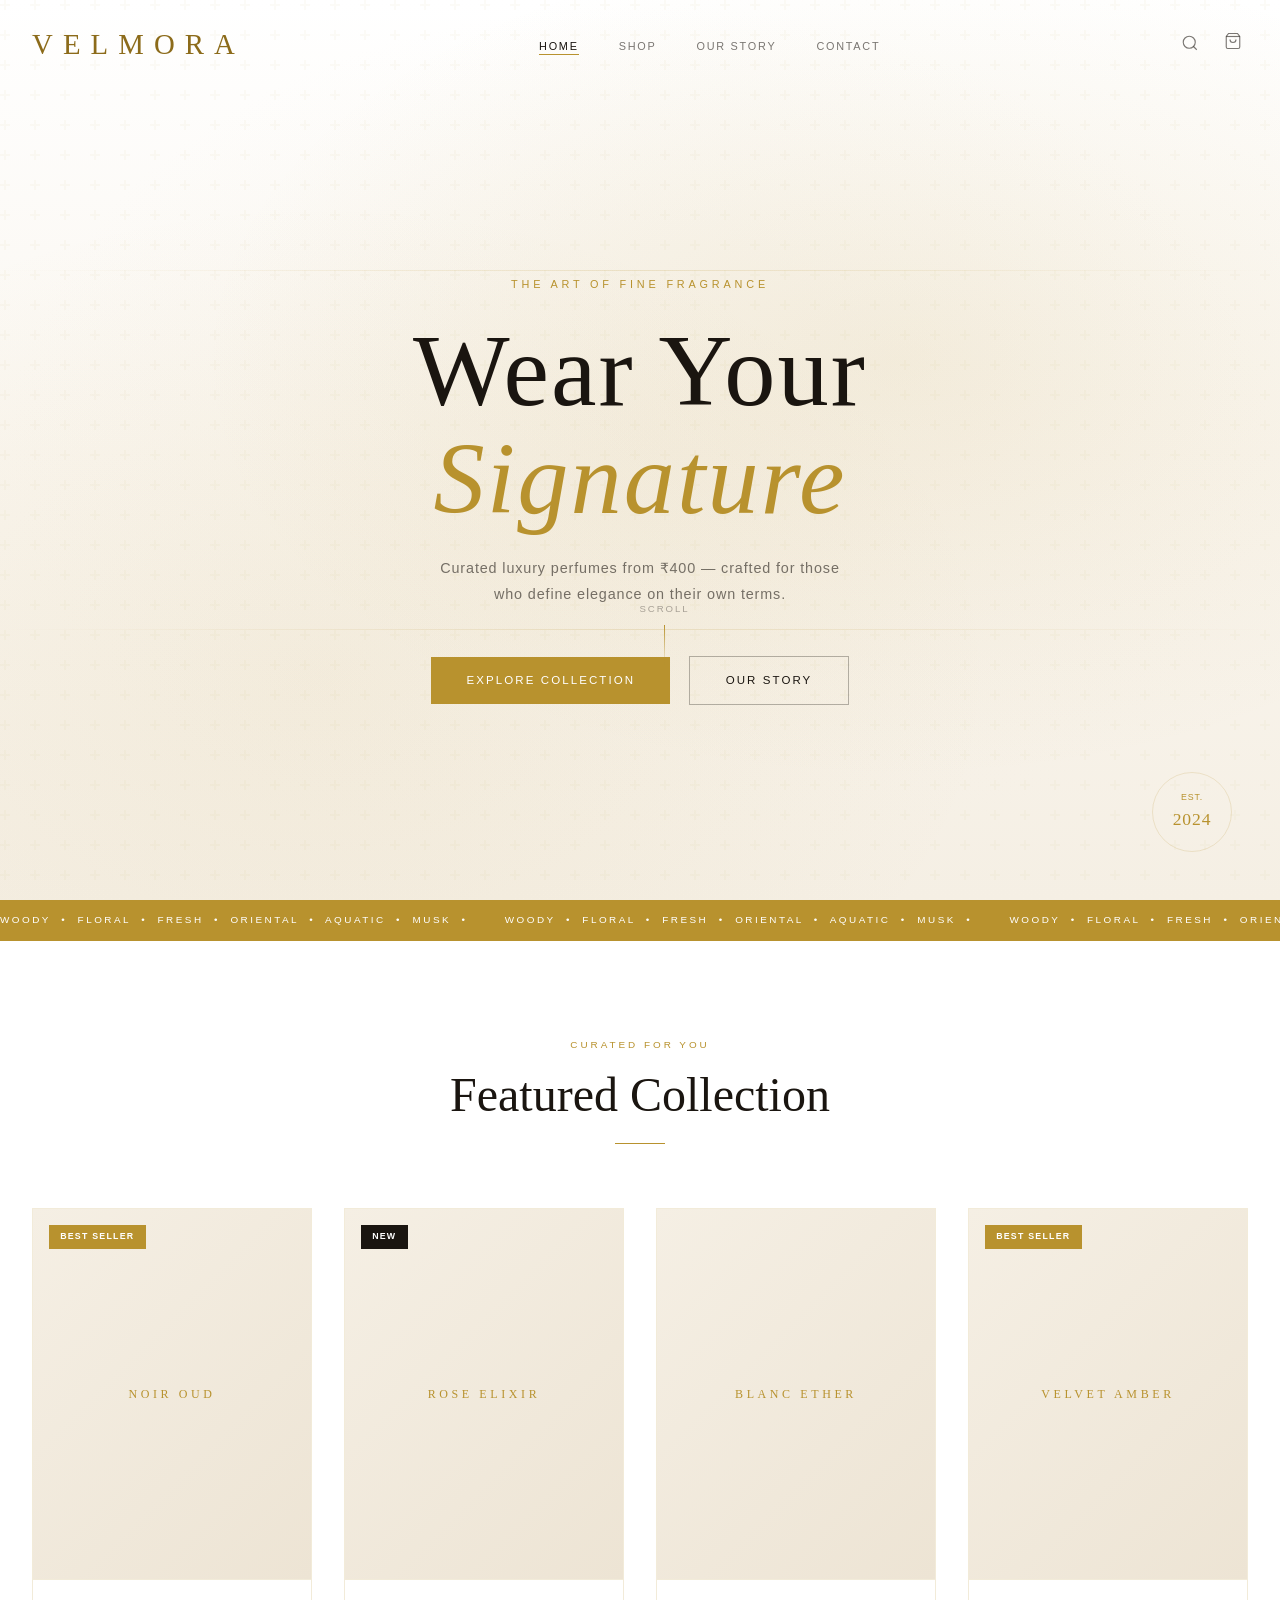
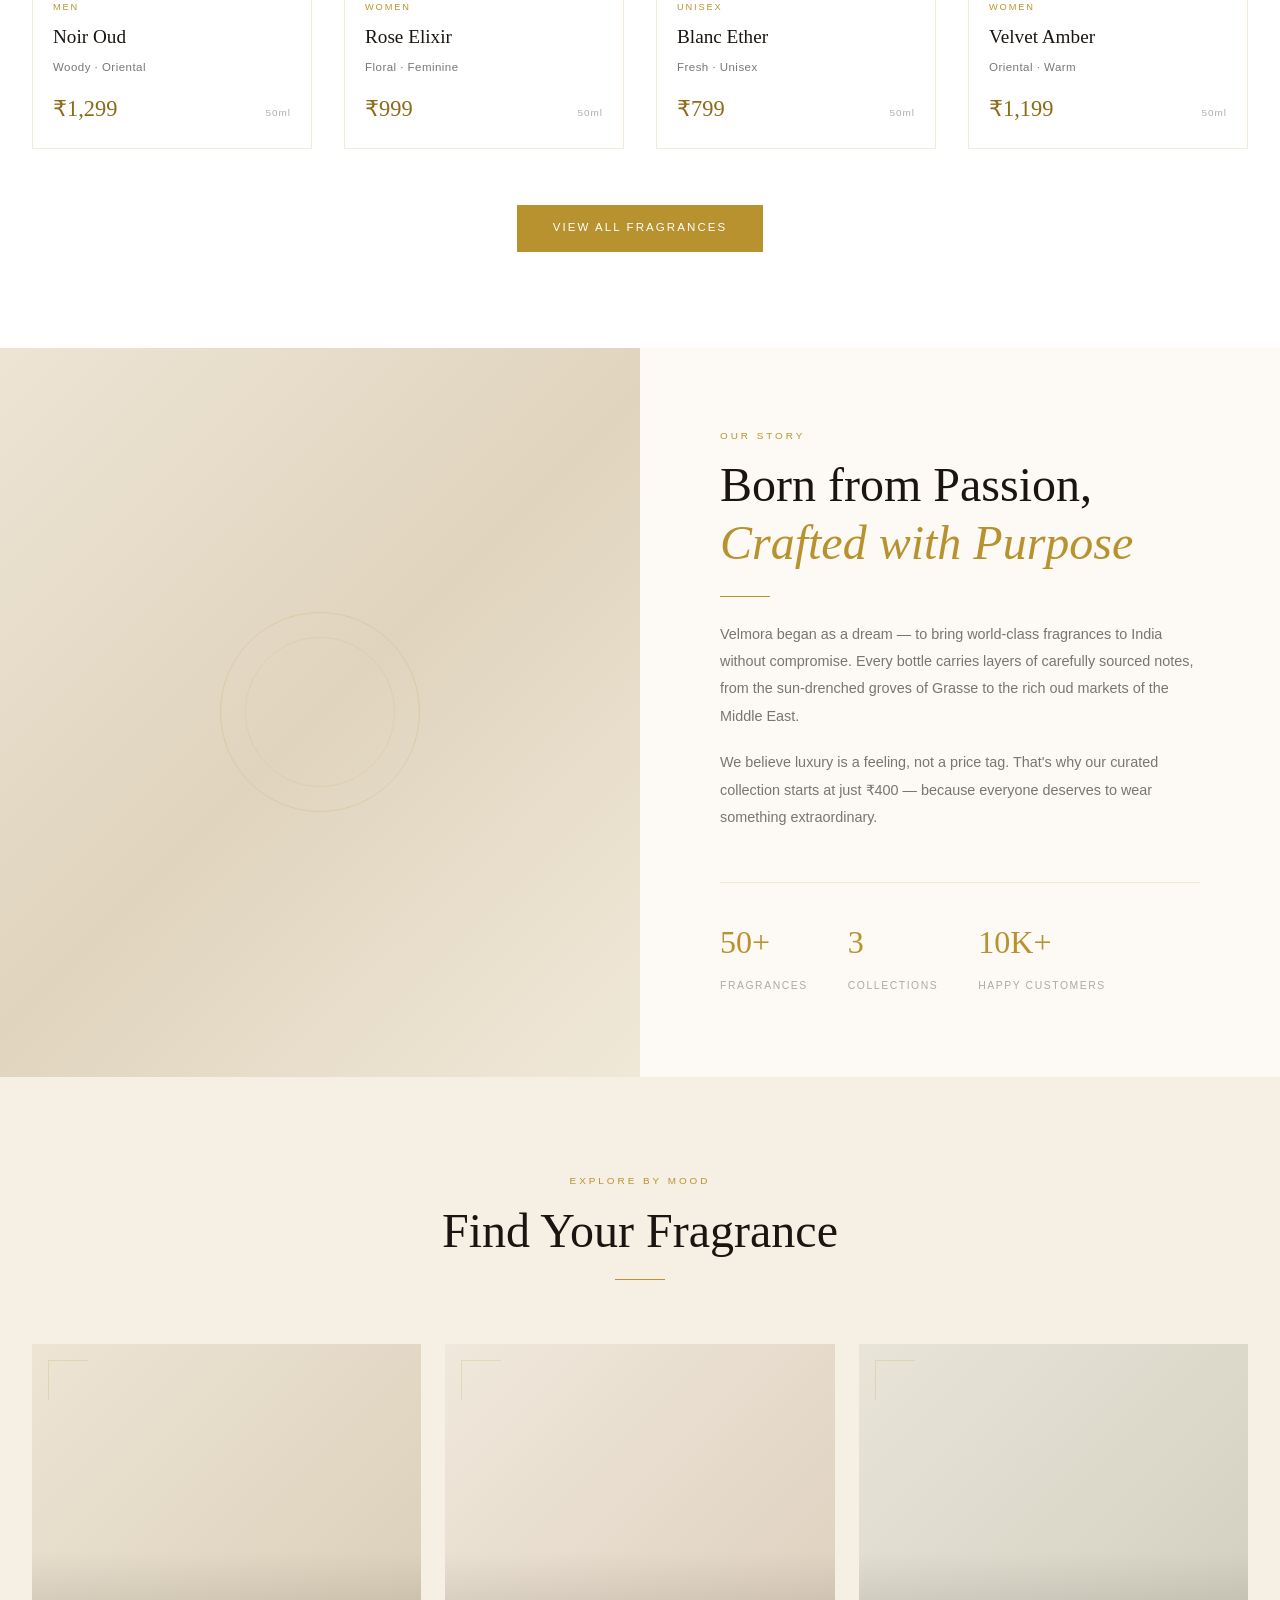
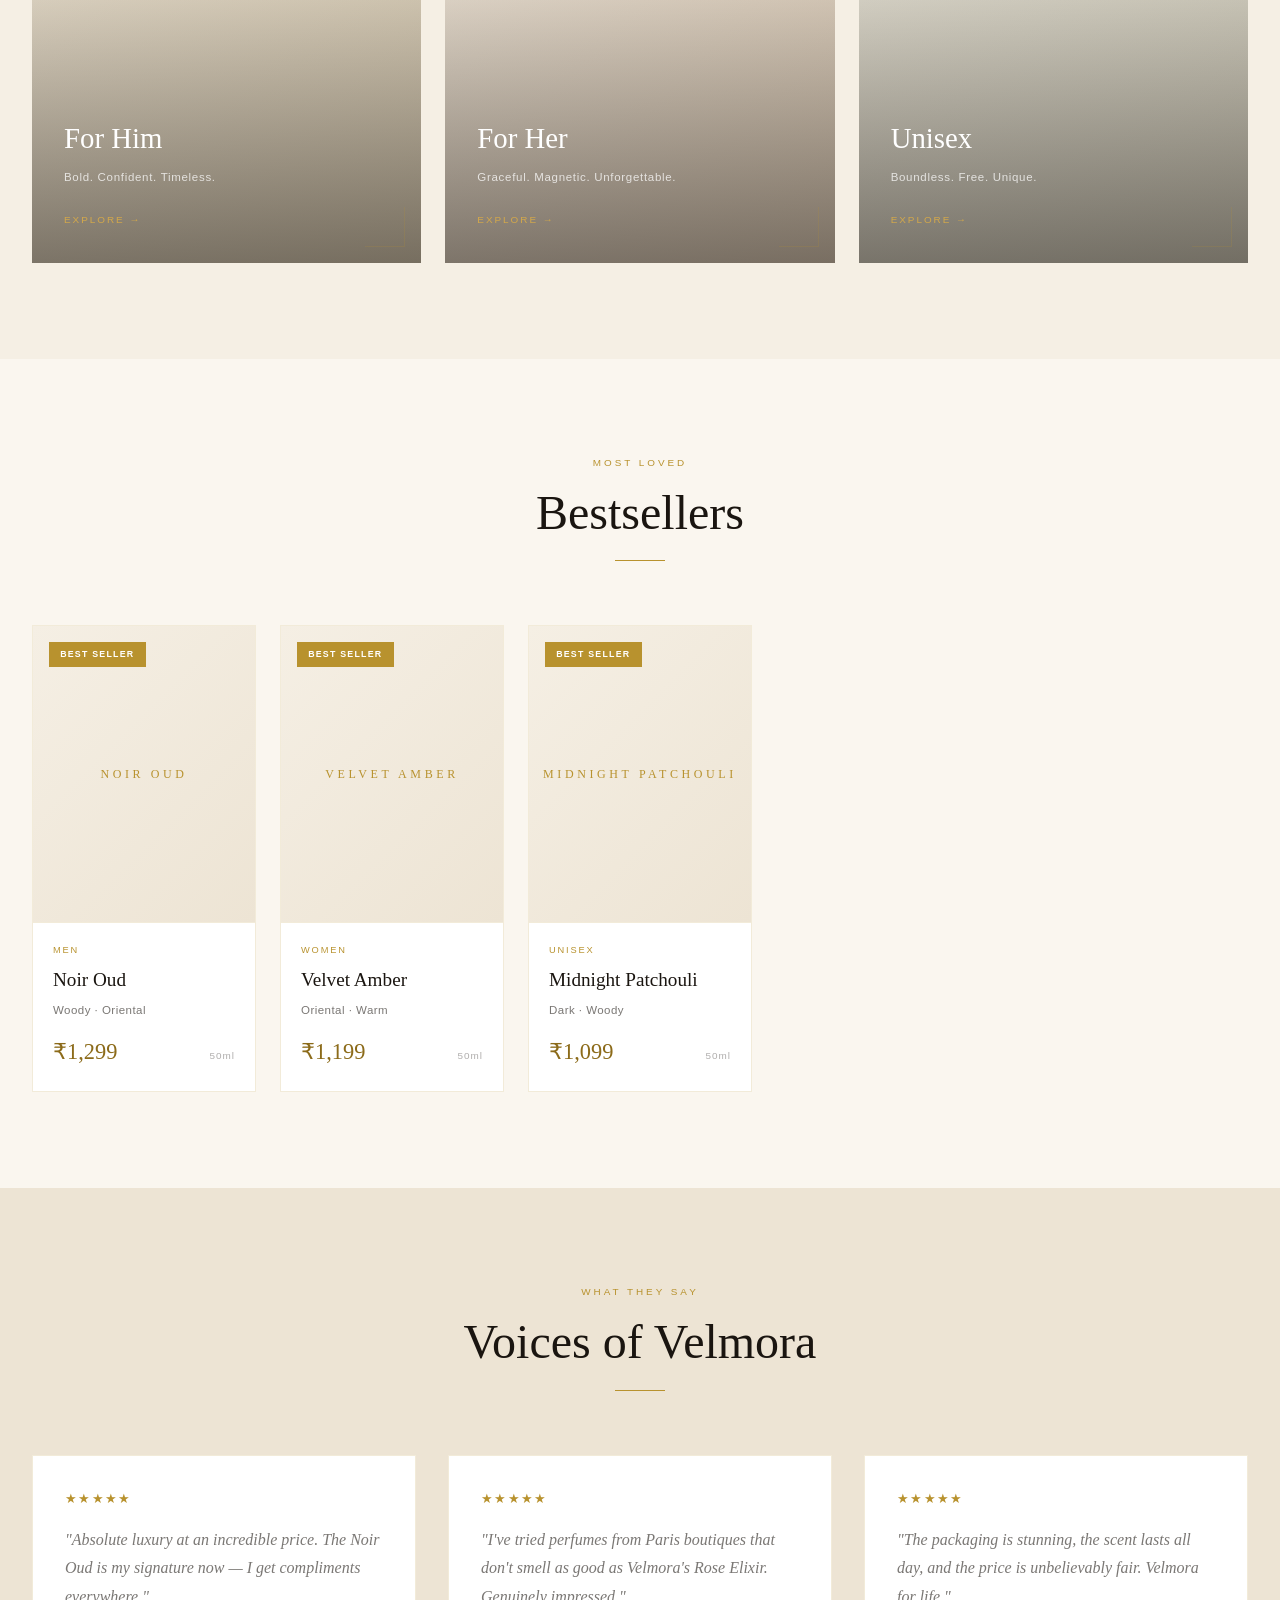
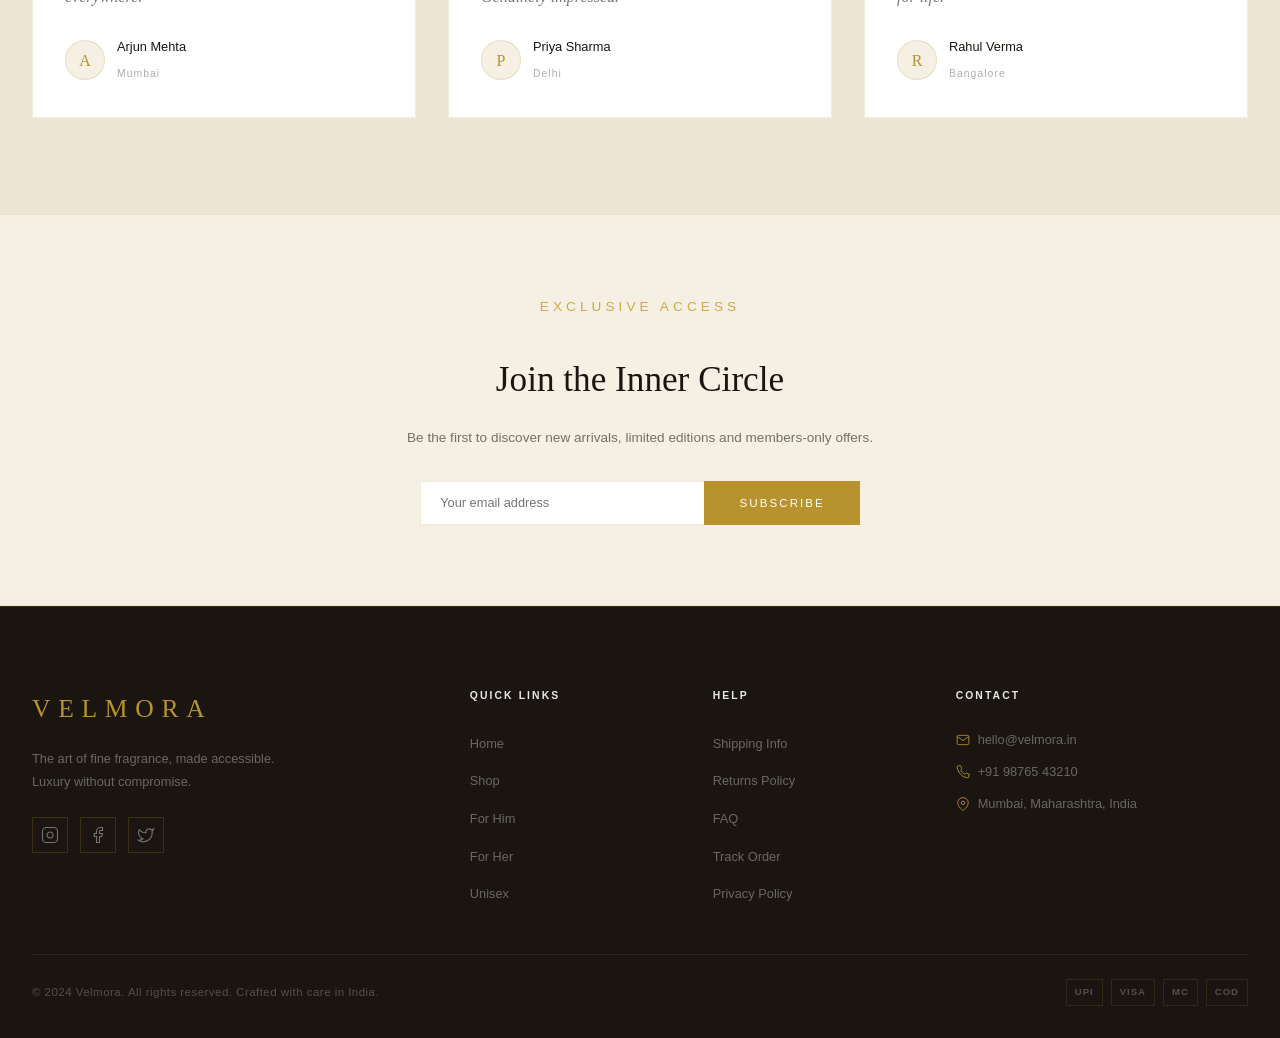
==== commit d3971347: "Add files via upload" ====
--- a/index.html
+++ b/index.html
@@ -6,7 +6,7 @@
   <title>Velmora — Luxury Perfumes</title>
   <link rel="preconnect" href="https://fonts.googleapis.com" />
   <link href="https://fonts.googleapis.com/css2?family=Cormorant+Garamond:ital,wght@0,300;0,400;0,500;0,600;1,300;1,400&family=Montserrat:wght@300;400;500;600&display=swap" rel="stylesheet" />
-  <link rel="stylesheet" href="/style.css" />
+  <link rel="stylesheet" href="/css/style.css" />
 </head>
 <body>
 
--- a/css/style.css
+++ b/css/style.css
@@ -0,0 +1,1722 @@
+/* =====================================================
+   VELMORA — Luxury Perfume CSS  (Light Edition)
+   ===================================================== */
+
+/* ----- CSS Variables ----- */
+:root {
+  --white:        #ffffff;
+  --white-soft:   #fdfaf6;
+  --white-mid:    #faf6ef;
+  --beige:        #f5efe4;
+  --beige-mid:    #ede4d4;
+  --beige-dark:   #ddd0ba;
+  --charcoal:     #2c2c2c;
+  --ink:          #1a1510;
+  --ink-soft:     #2e2720;
+  --gold:         #b8922e;
+  --gold-light:   #d4a84a;
+  --gold-dark:    #8c6b1a;
+  --gold-glow:    rgba(184,146,46,0.12);
+  --text-primary: #1a1510;
+  --text-muted:   rgba(26,21,16,0.58);
+  --text-dim:     rgba(26,21,16,0.35);
+  --border:       rgba(184,146,46,0.18);
+  --border-hover: rgba(184,146,46,0.45);
+  --font-serif:   'Cormorant Garamond', Georgia, serif;
+  --font-sans:    'Montserrat', sans-serif;
+  --transition:   0.35s cubic-bezier(0.4, 0, 0.2, 1);
+  --radius:       4px;
+  --radius-lg:    8px;
+}
+
+/* ----- Reset ----- */
+*, *::before, *::after { box-sizing: border-box; margin: 0; padding: 0; }
+html { scroll-behavior: smooth; font-size: 16px; }
+body {
+  background: var(--white);
+  color: var(--text-primary);
+  font-family: var(--font-sans);
+  font-weight: 300;
+  line-height: 1.7;
+  overflow-x: hidden;
+}
+a { text-decoration: none; color: inherit; }
+ul { list-style: none; }
+img { max-width: 100%; display: block; }
+input, button, textarea, select { font-family: inherit; }
+
+/* ----- Container ----- */
+.container {
+  max-width: 1280px;
+  margin: 0 auto;
+  padding: 0 2rem;
+}
+
+/* =====================================================
+   BUTTONS
+   ===================================================== */
+.btn {
+  display: inline-flex;
+  align-items: center;
+  justify-content: center;
+  gap: 0.5rem;
+  padding: 0.85rem 2.2rem;
+  font-family: var(--font-sans);
+  font-size: 0.72rem;
+  font-weight: 500;
+  letter-spacing: 0.18em;
+  text-transform: uppercase;
+  border: none;
+  cursor: pointer;
+  transition: var(--transition);
+  position: relative;
+  overflow: hidden;
+}
+.btn::after {
+  content: '';
+  position: absolute;
+  inset: 0;
+  background: rgba(0,0,0,0.04);
+  opacity: 0;
+  transition: opacity 0.2s;
+}
+.btn:hover::after { opacity: 1; }
+
+.btn--gold {
+  background: var(--gold);
+  color: var(--white);
+}
+.btn--gold:hover {
+  background: var(--gold-light);
+  transform: translateY(-1px);
+  box-shadow: 0 8px 30px rgba(184,146,46,0.25);
+}
+
+.btn--outline {
+  background: transparent;
+  color: var(--ink);
+  border: 1px solid rgba(26,21,16,0.3);
+}
+.btn--outline:hover {
+  border-color: var(--gold);
+  color: var(--gold);
+  transform: translateY(-1px);
+}
+
+.btn--dark {
+  background: var(--beige);
+  color: var(--ink);
+  border: 1px solid var(--border);
+}
+.btn--dark:hover {
+  border-color: var(--gold);
+  color: var(--gold-dark);
+}
+
+/* =====================================================
+   NAVBAR
+   ===================================================== */
+.navbar {
+  position: fixed;
+  top: 0;
+  left: 0;
+  right: 0;
+  z-index: 1000;
+  padding: 1.25rem 0;
+  background: transparent;
+  transition: background 0.4s, padding 0.4s, backdrop-filter 0.4s;
+}
+.navbar.scrolled {
+  background: rgba(255, 255, 255, 0.96);
+  backdrop-filter: blur(12px);
+  padding: 0.8rem 0;
+  border-bottom: 1px solid var(--border);
+  box-shadow: 0 2px 24px rgba(184,146,46,0.07);
+}
+.nav-inner {
+  max-width: 1280px;
+  margin: 0 auto;
+  padding: 0 2rem;
+  display: flex;
+  align-items: center;
+  justify-content: space-between;
+  gap: 2rem;
+}
+.nav-logo {
+  font-family: var(--font-serif);
+  font-size: 1.8rem;
+  font-weight: 500;
+  letter-spacing: 0.35em;
+  color: var(--gold-dark);
+  flex-shrink: 0;
+}
+.nav-links {
+  display: flex;
+  align-items: center;
+  gap: 2.5rem;
+}
+.nav-links a {
+  font-size: 0.68rem;
+  letter-spacing: 0.16em;
+  text-transform: uppercase;
+  color: var(--text-muted);
+  transition: color var(--transition);
+  position: relative;
+}
+.nav-links a::after {
+  content: '';
+  position: absolute;
+  bottom: -3px;
+  left: 0;
+  width: 0;
+  height: 1px;
+  background: var(--gold);
+  transition: width var(--transition);
+}
+.nav-links a:hover,
+.nav-links a.active {
+  color: var(--ink);
+}
+.nav-links a:hover::after,
+.nav-links a.active::after { width: 100%; }
+
+.nav-actions {
+  display: flex;
+  align-items: center;
+  gap: 0.75rem;
+}
+.icon-btn {
+  background: none;
+  border: none;
+  color: var(--text-muted);
+  cursor: pointer;
+  padding: 0.4rem;
+  transition: color var(--transition);
+  position: relative;
+}
+.icon-btn:hover { color: var(--gold); }
+.cart-count {
+  position: absolute;
+  top: -2px;
+  right: -4px;
+  background: var(--gold);
+  color: var(--white);
+  font-size: 0.6rem;
+  font-weight: 600;
+  width: 16px;
+  height: 16px;
+  border-radius: 50%;
+  display: flex;
+  align-items: center;
+  justify-content: center;
+  line-height: 1;
+}
+
+.hamburger {
+  display: none;
+  flex-direction: column;
+  gap: 5px;
+  background: none;
+  border: none;
+  cursor: pointer;
+  padding: 0.3rem;
+}
+.hamburger span {
+  display: block;
+  width: 22px;
+  height: 1px;
+  background: var(--text-muted);
+  transition: var(--transition);
+}
+.hamburger.open span:nth-child(1) { transform: translateY(6px) rotate(45deg); background: var(--gold); }
+.hamburger.open span:nth-child(2) { opacity: 0; }
+.hamburger.open span:nth-child(3) { transform: translateY(-6px) rotate(-45deg); background: var(--gold); }
+
+/* Search Bar */
+.search-bar {
+  max-width: 1280px;
+  margin: 0 auto;
+  padding: 0 2rem;
+  display: none;
+  align-items: center;
+  gap: 0.75rem;
+  padding-top: 0.75rem;
+  padding-bottom: 0.5rem;
+  border-top: 1px solid var(--border);
+  animation: fadeDown 0.2s ease;
+}
+.search-bar.open { display: flex; }
+.search-bar input {
+  flex: 1;
+  background: var(--beige);
+  border: 1px solid var(--border);
+  color: var(--ink);
+  padding: 0.6rem 1rem;
+  font-size: 0.85rem;
+  letter-spacing: 0.05em;
+  outline: none;
+  transition: border-color var(--transition);
+}
+.search-bar input:focus { border-color: var(--gold); }
+.search-bar button {
+  background: var(--gold);
+  color: var(--white);
+  border: none;
+  padding: 0.6rem 1.2rem;
+  font-size: 0.68rem;
+  letter-spacing: 0.14em;
+  text-transform: uppercase;
+  font-weight: 500;
+  cursor: pointer;
+  transition: background var(--transition);
+}
+.search-bar button:hover { background: var(--gold-light); }
+
+/* Mobile Menu */
+.mobile-menu {
+  display: none;
+  position: fixed;
+  top: 0;
+  left: 0;
+  right: 0;
+  bottom: 0;
+  background: var(--white);
+  z-index: 999;
+  flex-direction: column;
+  align-items: center;
+  justify-content: center;
+  gap: 0;
+}
+.mobile-menu.open { display: flex; }
+.mobile-menu ul {
+  display: flex;
+  flex-direction: column;
+  align-items: center;
+  gap: 2rem;
+}
+.mobile-menu a {
+  font-family: var(--font-serif);
+  font-size: 2rem;
+  font-weight: 300;
+  color: var(--text-muted);
+  transition: color var(--transition);
+}
+.mobile-menu a:hover { color: var(--gold); }
+
+/* =====================================================
+   HERO
+   ===================================================== */
+.hero {
+  position: relative;
+  min-height: 100vh;
+  display: flex;
+  align-items: center;
+  justify-content: center;
+  overflow: hidden;
+}
+.hero-bg {
+  position: absolute;
+  inset: 0;
+  background:
+    radial-gradient(ellipse at 70% 40%, rgba(184,146,46,0.10) 0%, transparent 55%),
+    radial-gradient(ellipse at 25% 75%, rgba(184,146,46,0.07) 0%, transparent 50%),
+    radial-gradient(ellipse at 50% 50%, rgba(245,239,228,0.5) 0%, transparent 70%),
+    linear-gradient(180deg, #ffffff 0%, #faf6ef 50%, #f5efe4 100%);
+}
+.hero-overlay {
+  position: absolute;
+  inset: 0;
+  background: url("data:image/svg+xml,%3Csvg width='60' height='60' viewBox='0 0 60 60' xmlns='http://www.w3.org/2000/svg'%3E%3Cg fill='none' fill-rule='evenodd'%3E%3Cg fill='%23b8922e' fill-opacity='0.04'%3E%3Cpath d='M36 34v-4h-2v4h-4v2h4v4h2v-4h4v-2h-4zm0-30V0h-2v4h-4v2h4v4h2V6h4V4h-4zM6 34v-4H4v4H0v2h4v4h2v-4h4v-2H6zM6 4V0H4v4H0v2h4v4h2V6h4V4H6z'/%3E%3C/g%3E%3C/g%3E%3C/svg%3E");
+}
+.hero-line {
+  position: absolute;
+  background: linear-gradient(90deg, transparent, var(--gold), transparent);
+  opacity: 0.18;
+  height: 1px;
+}
+.hero-line--1 { top: 30%; width: 100%; }
+.hero-line--2 { bottom: 30%; width: 100%; }
+
+.hero-content {
+  position: relative;
+  z-index: 2;
+  text-align: center;
+  max-width: 780px;
+  padding: 0 2rem;
+  padding-top: 80px;
+}
+.hero-eyebrow {
+  font-size: 0.68rem;
+  letter-spacing: 0.35em;
+  text-transform: uppercase;
+  color: var(--gold);
+  margin-bottom: 1.5rem;
+}
+.hero-title {
+  font-family: var(--font-serif);
+  font-size: clamp(3.5rem, 8vw, 6.5rem);
+  font-weight: 300;
+  line-height: 1.05;
+  color: var(--ink);
+  margin-bottom: 1.5rem;
+  letter-spacing: 0.02em;
+}
+.hero-title em {
+  font-style: italic;
+  color: var(--gold);
+}
+.hero-subtitle {
+  font-size: 0.9rem;
+  font-weight: 300;
+  color: var(--text-muted);
+  line-height: 1.8;
+  margin-bottom: 3rem;
+  letter-spacing: 0.06em;
+}
+.hero-cta {
+  display: flex;
+  align-items: center;
+  justify-content: center;
+  gap: 1.2rem;
+  flex-wrap: wrap;
+}
+.hero-scroll {
+  position: absolute;
+  bottom: 2.5rem;
+  left: 50%;
+  transform: translateX(-50%);
+  display: flex;
+  flex-direction: column;
+  align-items: center;
+  gap: 0.5rem;
+  font-size: 0.6rem;
+  letter-spacing: 0.2em;
+  text-transform: uppercase;
+  color: var(--text-dim);
+}
+.scroll-line {
+  width: 1px;
+  height: 40px;
+  background: linear-gradient(180deg, var(--gold) 0%, transparent 100%);
+  animation: scrollPulse 2s ease-in-out infinite;
+}
+.hero-badge {
+  position: absolute;
+  bottom: 3rem;
+  right: 3rem;
+  width: 80px;
+  height: 80px;
+  border: 1px solid var(--border);
+  border-radius: 50%;
+  display: flex;
+  align-items: center;
+  justify-content: center;
+  animation: rotateBadge 20s linear infinite;
+}
+.badge-inner {
+  display: flex;
+  flex-direction: column;
+  align-items: center;
+  font-size: 0.55rem;
+  letter-spacing: 0.1em;
+  color: var(--gold);
+  text-transform: uppercase;
+}
+.badge-inner strong { font-family: var(--font-serif); font-size: 1.1rem; font-weight: 400; }
+
+/* =====================================================
+   MARQUEE STRIP
+   ===================================================== */
+.marquee-strip {
+  overflow: hidden;
+  background: var(--gold);
+  padding: 0.75rem 0;
+}
+.marquee-track {
+  display: flex;
+  white-space: nowrap;
+  animation: marquee 20s linear infinite;
+}
+.marquee-track span {
+  font-size: 0.62rem;
+  letter-spacing: 0.25em;
+  text-transform: uppercase;
+  color: var(--white);
+  font-weight: 500;
+  padding-right: 2rem;
+}
+
+/* =====================================================
+   SECTIONS
+   ===================================================== */
+.section {
+  padding: 6rem 0;
+}
+.section-header {
+  text-align: center;
+  margin-bottom: 4rem;
+}
+.section-eyebrow {
+  font-size: 0.62rem;
+  letter-spacing: 0.3em;
+  text-transform: uppercase;
+  color: var(--gold);
+  margin-bottom: 0.75rem;
+}
+.section-title {
+  font-family: var(--font-serif);
+  font-size: clamp(2rem, 4vw, 3rem);
+  font-weight: 300;
+  color: var(--ink);
+  line-height: 1.2;
+}
+.section-title em { font-style: italic; color: var(--gold); }
+.gold-divider {
+  width: 50px;
+  height: 1px;
+  background: var(--gold);
+  margin: 1.2rem auto 0;
+}
+.section-footer {
+  text-align: center;
+  margin-top: 3.5rem;
+}
+
+/* =====================================================
+   PRODUCT CARDS
+   ===================================================== */
+.product-grid {
+  display: grid;
+  grid-template-columns: repeat(auto-fill, minmax(270px, 1fr));
+  gap: 2rem;
+}
+.product-card {
+  background: var(--white);
+  border: 1px solid var(--border);
+  transition: border-color var(--transition), transform var(--transition), box-shadow var(--transition);
+  position: relative;
+  overflow: hidden;
+  cursor: pointer;
+}
+.product-card:hover {
+  border-color: var(--gold);
+  transform: translateY(-4px);
+  box-shadow: 0 20px 50px rgba(184,146,46,0.12);
+}
+.product-img-wrap {
+  position: relative;
+  aspect-ratio: 3/4;
+  background: var(--beige);
+  overflow: hidden;
+}
+.product-img-placeholder {
+  width: 100%;
+  height: 100%;
+  display: flex;
+  align-items: center;
+  justify-content: center;
+  font-family: var(--font-serif);
+  font-size: 1rem;
+  letter-spacing: 0.2em;
+  color: var(--gold);
+  background: linear-gradient(135deg, var(--beige) 0%, var(--beige-mid) 100%);
+  transition: transform var(--transition);
+}
+.product-card:hover .product-img-placeholder {
+  transform: scale(1.04);
+}
+.product-badge {
+  position: absolute;
+  top: 1rem;
+  left: 1rem;
+  background: var(--gold);
+  color: var(--white);
+  font-size: 0.55rem;
+  font-weight: 600;
+  letter-spacing: 0.14em;
+  text-transform: uppercase;
+  padding: 0.3rem 0.7rem;
+}
+.product-badge--new { background: var(--ink); color: var(--white); }
+.product-card-actions {
+  position: absolute;
+  bottom: 0;
+  left: 0;
+  right: 0;
+  background: linear-gradient(0deg, rgba(245,239,228,0.95) 0%, transparent 100%);
+  padding: 1.5rem 1rem 1rem;
+  display: flex;
+  gap: 0.5rem;
+  transform: translateY(100%);
+  transition: transform var(--transition);
+}
+.product-card:hover .product-card-actions { transform: translateY(0); }
+.product-card-actions .btn { flex: 1; padding: 0.65rem; font-size: 0.62rem; }
+
+.product-info {
+  padding: 1.25rem;
+  border-top: 1px solid var(--border);
+  background: var(--white);
+}
+.product-gender {
+  font-size: 0.58rem;
+  letter-spacing: 0.2em;
+  text-transform: uppercase;
+  color: var(--gold);
+  margin-bottom: 0.3rem;
+}
+.product-name {
+  font-family: var(--font-serif);
+  font-size: 1.2rem;
+  font-weight: 400;
+  color: var(--ink);
+  margin-bottom: 0.3rem;
+}
+.product-note {
+  font-size: 0.72rem;
+  color: var(--text-muted);
+  letter-spacing: 0.04em;
+  margin-bottom: 0.75rem;
+}
+.product-price-row {
+  display: flex;
+  align-items: center;
+  justify-content: space-between;
+}
+.product-price {
+  font-family: var(--font-serif);
+  font-size: 1.4rem;
+  font-weight: 400;
+  color: var(--gold-dark);
+}
+.product-price-original {
+  font-family: var(--font-sans);
+  font-size: 0.85rem;
+  color: var(--text-dim);
+  text-decoration: line-through;
+  margin-left: 0.5rem;
+}
+.product-size {
+  font-size: 0.62rem;
+  color: var(--text-dim);
+  letter-spacing: 0.1em;
+}
+
+/* =====================================================
+   ABOUT SECTION
+   ===================================================== */
+.about-section {
+  display: grid;
+  grid-template-columns: 1fr 1fr;
+  min-height: 70vh;
+}
+.about-image {
+  background: var(--beige-mid);
+  position: relative;
+  overflow: hidden;
+}
+.about-img-placeholder {
+  width: 100%;
+  height: 100%;
+  min-height: 500px;
+  background: linear-gradient(135deg, #ede4d4 0%, #e0d4be 50%, #f0e8d8 100%);
+  display: flex;
+  align-items: center;
+  justify-content: center;
+  font-family: var(--font-serif);
+  font-size: 5rem;
+  color: rgba(184,146,46,0.12);
+  letter-spacing: 0.5em;
+}
+.about-img-decor {
+  position: absolute;
+  width: 200px;
+  height: 200px;
+  border: 1px solid var(--border);
+  border-radius: 50%;
+  top: 50%;
+  left: 50%;
+  transform: translate(-50%, -50%);
+}
+.about-img-decor::before {
+  content: '';
+  position: absolute;
+  width: 150px;
+  height: 150px;
+  border: 1px solid rgba(184,146,46,0.12);
+  border-radius: 50%;
+  top: 50%;
+  left: 50%;
+  transform: translate(-50%, -50%);
+}
+.about-content {
+  padding: 5rem;
+  display: flex;
+  flex-direction: column;
+  justify-content: center;
+  background: var(--white-soft);
+}
+.about-text {
+  font-size: 0.9rem;
+  color: var(--text-muted);
+  line-height: 1.9;
+  margin-bottom: 1.2rem;
+}
+.about-stats {
+  display: flex;
+  gap: 2.5rem;
+  margin-top: 2rem;
+  padding-top: 2rem;
+  border-top: 1px solid var(--border);
+}
+.stat strong {
+  display: block;
+  font-family: var(--font-serif);
+  font-size: 2rem;
+  font-weight: 400;
+  color: var(--gold);
+}
+.stat span {
+  font-size: 0.65rem;
+  letter-spacing: 0.15em;
+  text-transform: uppercase;
+  color: var(--text-dim);
+}
+
+/* =====================================================
+   CATEGORIES
+   ===================================================== */
+.categories-section { background: var(--beige); }
+.categories-grid {
+  display: grid;
+  grid-template-columns: repeat(3, 1fr);
+  gap: 1.5rem;
+}
+.cat-card {
+  position: relative;
+  aspect-ratio: 3/4;
+  overflow: hidden;
+  display: flex;
+  align-items: flex-end;
+  cursor: pointer;
+}
+.cat-card--men {
+  background: linear-gradient(135deg, #ede4d4 0%, #d4c8b0 100%);
+}
+.cat-card--women {
+  background: linear-gradient(135deg, #f0e8dc 0%, #d8c8b4 100%);
+}
+.cat-card--unisex {
+  background: linear-gradient(135deg, #e8e4d8 0%, #ccc8b8 100%);
+}
+.cat-overlay {
+  position: absolute;
+  inset: 0;
+  background: linear-gradient(0deg, rgba(26,21,16,0.5) 0%, transparent 60%);
+  transition: opacity var(--transition);
+}
+.cat-card:hover .cat-overlay { opacity: 0.7; }
+.cat-content {
+  position: relative;
+  z-index: 2;
+  padding: 2rem;
+}
+.cat-content h3 {
+  font-family: var(--font-serif);
+  font-size: 1.8rem;
+  font-weight: 300;
+  color: var(--white);
+  margin-bottom: 0.3rem;
+}
+.cat-content p {
+  font-size: 0.72rem;
+  color: rgba(255,255,255,0.75);
+  letter-spacing: 0.06em;
+  margin-bottom: 1rem;
+}
+.cat-link {
+  font-size: 0.62rem;
+  letter-spacing: 0.2em;
+  text-transform: uppercase;
+  color: var(--gold-light);
+  transition: letter-spacing var(--transition);
+}
+.cat-card:hover .cat-link { letter-spacing: 0.3em; }
+.cat-card::before, .cat-card::after {
+  content: '';
+  position: absolute;
+  width: 40px;
+  height: 40px;
+  transition: var(--transition);
+  z-index: 3;
+}
+.cat-card::before {
+  top: 1rem;
+  left: 1rem;
+  border-top: 1px solid var(--border);
+  border-left: 1px solid var(--border);
+}
+.cat-card::after {
+  bottom: 1rem;
+  right: 1rem;
+  border-bottom: 1px solid var(--border);
+  border-right: 1px solid var(--border);
+}
+.cat-card:hover::before,
+.cat-card:hover::after { border-color: var(--gold); }
+
+/* =====================================================
+   BESTSELLERS
+   ===================================================== */
+.bestsellers-section {
+  padding: 6rem 0;
+  background: var(--white-mid);
+}
+.bestsellers-slider {
+  display: grid;
+  grid-template-columns: repeat(auto-fill, minmax(220px, 1fr));
+  gap: 1.5rem;
+}
+
+/* =====================================================
+   TESTIMONIALS
+   ===================================================== */
+.testimonials-section { background: var(--beige-mid); }
+.testimonials-grid {
+  display: grid;
+  grid-template-columns: repeat(3, 1fr);
+  gap: 2rem;
+}
+.testimonial-card {
+  background: var(--white);
+  border: 1px solid var(--border);
+  padding: 2rem;
+  transition: border-color var(--transition), box-shadow var(--transition);
+}
+.testimonial-card:hover {
+  border-color: var(--gold);
+  box-shadow: 0 8px 32px rgba(184,146,46,0.1);
+}
+.stars {
+  color: var(--gold);
+  font-size: 0.8rem;
+  letter-spacing: 0.1em;
+  margin-bottom: 1rem;
+}
+.testimonial-card p {
+  font-family: var(--font-serif);
+  font-size: 1rem;
+  font-weight: 300;
+  font-style: italic;
+  color: var(--text-muted);
+  line-height: 1.8;
+  margin-bottom: 1.5rem;
+}
+.testimonial-author {
+  display: flex;
+  align-items: center;
+  gap: 0.75rem;
+}
+.author-avatar {
+  width: 40px;
+  height: 40px;
+  border-radius: 50%;
+  background: var(--beige);
+  border: 1px solid var(--border);
+  display: flex;
+  align-items: center;
+  justify-content: center;
+  font-family: var(--font-serif);
+  font-size: 1rem;
+  color: var(--gold);
+}
+.testimonial-author strong {
+  display: block;
+  font-size: 0.8rem;
+  font-weight: 500;
+  color: var(--ink);
+}
+.testimonial-author span {
+  font-size: 0.65rem;
+  color: var(--text-dim);
+  letter-spacing: 0.1em;
+}
+
+/* =====================================================
+   NEWSLETTER
+   ===================================================== */
+.newsletter-section {
+  padding: 5rem 0;
+  background: var(--beige);
+  border-top: 1px solid var(--border);
+  border-bottom: 1px solid var(--border);
+}
+.newsletter-inner {
+  text-align: center;
+  max-width: 550px;
+  margin: 0 auto;
+}
+.newsletter-inner h2 {
+  font-family: var(--font-serif);
+  font-size: 2.2rem;
+  font-weight: 300;
+  color: var(--ink);
+  margin: 0.5rem 0 1rem;
+}
+.newsletter-inner p {
+  font-size: 0.85rem;
+  color: var(--text-muted);
+  margin-bottom: 2rem;
+}
+.newsletter-form {
+  display: flex;
+  gap: 0;
+  max-width: 440px;
+  margin: 0 auto;
+}
+.newsletter-form input {
+  flex: 1;
+  background: var(--white);
+  border: 1px solid var(--border);
+  border-right: none;
+  color: var(--ink);
+  padding: 0.85rem 1.2rem;
+  font-size: 0.8rem;
+  outline: none;
+  transition: border-color var(--transition);
+}
+.newsletter-form input:focus { border-color: var(--gold); }
+.newsletter-form .btn { border-radius: 0; flex-shrink: 0; }
+
+/* =====================================================
+   FOOTER
+   ===================================================== */
+.footer {
+  background: var(--ink);
+  padding: 5rem 0 2rem;
+  border-top: 1px solid rgba(184,146,46,0.2);
+}
+.footer-grid {
+  display: grid;
+  grid-template-columns: 2fr 1fr 1fr 1.5fr;
+  gap: 3rem;
+  margin-bottom: 3rem;
+}
+.footer-logo {
+  font-family: var(--font-serif);
+  font-size: 1.6rem;
+  font-weight: 500;
+  letter-spacing: 0.3em;
+  color: var(--gold);
+  margin-bottom: 1rem;
+}
+.footer-brand p {
+  font-size: 0.8rem;
+  color: rgba(255,255,255,0.35);
+  line-height: 1.8;
+  margin-bottom: 1.5rem;
+  max-width: 260px;
+}
+.social-links {
+  display: flex;
+  gap: 0.75rem;
+}
+.social-links a {
+  width: 36px;
+  height: 36px;
+  border: 1px solid rgba(184,146,46,0.2);
+  display: flex;
+  align-items: center;
+  justify-content: center;
+  color: rgba(255,255,255,0.4);
+  transition: border-color var(--transition), color var(--transition);
+}
+.social-links a:hover { border-color: var(--gold); color: var(--gold); }
+
+.footer-col h4 {
+  font-size: 0.65rem;
+  letter-spacing: 0.2em;
+  text-transform: uppercase;
+  color: rgba(255,255,255,0.9);
+  margin-bottom: 1.5rem;
+}
+.footer-col ul { display: flex; flex-direction: column; gap: 0.65rem; }
+.footer-col a {
+  font-size: 0.8rem;
+  color: rgba(255,255,255,0.35);
+  transition: color var(--transition);
+}
+.footer-col a:hover { color: var(--gold); }
+
+.contact-list li {
+  display: flex;
+  align-items: center;
+  gap: 0.5rem;
+  font-size: 0.8rem;
+  color: rgba(255,255,255,0.35);
+}
+.contact-list svg { color: var(--gold); flex-shrink: 0; }
+
+.footer-bottom {
+  border-top: 1px solid rgba(184,146,46,0.15);
+  padding-top: 1.5rem;
+  display: flex;
+  align-items: center;
+  justify-content: space-between;
+  flex-wrap: wrap;
+  gap: 1rem;
+}
+.footer-bottom p {
+  font-size: 0.72rem;
+  color: rgba(255,255,255,0.25);
+  letter-spacing: 0.04em;
+}
+.payment-icons {
+  display: flex;
+  gap: 0.5rem;
+}
+.payment-icons span {
+  font-size: 0.6rem;
+  font-weight: 600;
+  letter-spacing: 0.1em;
+  color: rgba(255,255,255,0.25);
+  border: 1px solid rgba(184,146,46,0.15);
+  padding: 0.25rem 0.5rem;
+}
+
+/* =====================================================
+   SHOP PAGE
+   ===================================================== */
+.shop-hero {
+  padding: 8rem 0 4rem;
+  text-align: center;
+  background: var(--beige);
+  border-bottom: 1px solid var(--border);
+}
+.shop-hero h1 {
+  font-family: var(--font-serif);
+  font-size: clamp(2.5rem, 5vw, 4rem);
+  font-weight: 300;
+  color: var(--ink);
+}
+.shop-layout {
+  display: grid;
+  grid-template-columns: 280px 1fr;
+  gap: 3rem;
+  padding: 3rem 0;
+}
+.shop-filters {
+  position: sticky;
+  top: 100px;
+  height: fit-content;
+}
+.filter-group {
+  margin-bottom: 2rem;
+  padding-bottom: 2rem;
+  border-bottom: 1px solid var(--border);
+}
+.filter-group:last-child { border-bottom: none; }
+.filter-group h4 {
+  font-size: 0.62rem;
+  letter-spacing: 0.2em;
+  text-transform: uppercase;
+  color: var(--ink);
+  margin-bottom: 1.2rem;
+}
+.filter-options {
+  display: flex;
+  flex-direction: column;
+  gap: 0.65rem;
+}
+.filter-option {
+  display: flex;
+  align-items: center;
+  gap: 0.6rem;
+  cursor: pointer;
+  font-size: 0.8rem;
+  color: var(--text-muted);
+  transition: color var(--transition);
+}
+.filter-option:hover { color: var(--gold); }
+.filter-option input[type="checkbox"],
+.filter-option input[type="radio"] {
+  appearance: none;
+  width: 14px;
+  height: 14px;
+  border: 1px solid var(--border);
+  background: transparent;
+  cursor: pointer;
+  position: relative;
+  transition: border-color var(--transition);
+}
+.filter-option input:checked {
+  border-color: var(--gold);
+  background: var(--gold);
+}
+.filter-option input:checked::after {
+  content: '✓';
+  position: absolute;
+  font-size: 9px;
+  color: var(--white);
+  top: 50%;
+  left: 50%;
+  transform: translate(-50%, -50%);
+}
+.price-range-inputs {
+  display: flex;
+  gap: 0.5rem;
+  align-items: center;
+}
+.price-range-inputs input[type="number"] {
+  width: 80px;
+  background: var(--beige);
+  border: 1px solid var(--border);
+  color: var(--ink);
+  padding: 0.4rem 0.6rem;
+  font-size: 0.75rem;
+  outline: none;
+}
+.price-range-inputs span { color: var(--text-dim); font-size: 0.8rem; }
+.apply-filter-btn {
+  width: 100%;
+  margin-top: 1rem;
+}
+.shop-main { display: block; }
+.shop-toolbar {
+  display: flex;
+  align-items: center;
+  justify-content: space-between;
+  margin-bottom: 2rem;
+  padding-bottom: 1.5rem;
+  border-bottom: 1px solid var(--border);
+  flex-wrap: wrap;
+  gap: 1rem;
+}
+.shop-count {
+  font-size: 0.75rem;
+  color: var(--text-muted);
+  letter-spacing: 0.06em;
+}
+.sort-select {
+  background: var(--beige);
+  border: 1px solid var(--border);
+  color: var(--ink);
+  padding: 0.5rem 1rem;
+  font-size: 0.72rem;
+  letter-spacing: 0.06em;
+  outline: none;
+  cursor: pointer;
+}
+
+/* =====================================================
+   PRODUCT PAGE
+   ===================================================== */
+.product-page {
+  padding: 8rem 0 5rem;
+  background: var(--white);
+}
+.product-page-grid {
+  display: grid;
+  grid-template-columns: 1fr 1fr;
+  gap: 5rem;
+  align-items: start;
+}
+.product-gallery {
+  position: sticky;
+  top: 100px;
+}
+.product-main-img {
+  aspect-ratio: 3/4;
+  background: var(--beige);
+  border: 1px solid var(--border);
+  display: flex;
+  align-items: center;
+  justify-content: center;
+  font-family: var(--font-serif);
+  font-size: 1.5rem;
+  letter-spacing: 0.3em;
+  color: var(--gold);
+  margin-bottom: 1rem;
+}
+.product-thumbnails {
+  display: grid;
+  grid-template-columns: repeat(4, 1fr);
+  gap: 0.75rem;
+}
+.product-thumb {
+  aspect-ratio: 1;
+  background: var(--beige);
+  border: 1px solid var(--border);
+  cursor: pointer;
+  transition: border-color var(--transition);
+}
+.product-thumb.active,
+.product-thumb:hover { border-color: var(--gold); }
+
+.product-detail-badge {
+  display: inline-block;
+  background: var(--gold);
+  color: var(--white);
+  font-size: 0.55rem;
+  font-weight: 600;
+  letter-spacing: 0.14em;
+  text-transform: uppercase;
+  padding: 0.3rem 0.7rem;
+  margin-bottom: 1rem;
+}
+.product-detail-name {
+  font-family: var(--font-serif);
+  font-size: clamp(2rem, 3.5vw, 3rem);
+  font-weight: 300;
+  color: var(--ink);
+  line-height: 1.15;
+  margin-bottom: 0.5rem;
+}
+.product-detail-gender {
+  font-size: 0.65rem;
+  letter-spacing: 0.2em;
+  text-transform: uppercase;
+  color: var(--gold);
+  margin-bottom: 1.5rem;
+}
+.product-detail-price {
+  font-family: var(--font-serif);
+  font-size: 2.2rem;
+  color: var(--gold-dark);
+  margin-bottom: 2rem;
+}
+.product-detail-desc {
+  font-size: 0.85rem;
+  color: var(--text-muted);
+  line-height: 1.9;
+  margin-bottom: 2rem;
+}
+
+.notes-grid {
+  display: grid;
+  grid-template-columns: repeat(3, 1fr);
+  gap: 1rem;
+  margin-bottom: 2rem;
+}
+.note-card {
+  background: var(--beige);
+  border: 1px solid var(--border);
+  padding: 1.2rem;
+}
+.note-card h5 {
+  font-size: 0.58rem;
+  letter-spacing: 0.2em;
+  text-transform: uppercase;
+  color: var(--gold);
+  margin-bottom: 0.5rem;
+}
+.note-card p {
+  font-size: 0.75rem;
+  color: var(--text-muted);
+  line-height: 1.6;
+}
+
+.size-selector {
+  margin-bottom: 2rem;
+}
+.size-selector h5 {
+  font-size: 0.65rem;
+  letter-spacing: 0.15em;
+  text-transform: uppercase;
+  color: var(--text-muted);
+  margin-bottom: 0.8rem;
+}
+.size-options {
+  display: flex;
+  gap: 0.5rem;
+}
+.size-btn {
+  padding: 0.5rem 1.2rem;
+  border: 1px solid var(--border);
+  background: transparent;
+  color: var(--text-muted);
+  font-size: 0.72rem;
+  cursor: pointer;
+  transition: var(--transition);
+}
+.size-btn.active,
+.size-btn:hover { border-color: var(--gold); color: var(--gold-dark); }
+
+.add-to-cart-row {
+  display: flex;
+  gap: 1rem;
+  flex-wrap: wrap;
+}
+.qty-selector {
+  display: flex;
+  align-items: center;
+  border: 1px solid var(--border);
+  overflow: hidden;
+}
+.qty-btn {
+  width: 40px;
+  height: 50px;
+  background: none;
+  border: none;
+  color: var(--text-muted);
+  font-size: 1.1rem;
+  cursor: pointer;
+  transition: color var(--transition), background var(--transition);
+}
+.qty-btn:hover { color: var(--gold); background: var(--beige); }
+.qty-display {
+  width: 44px;
+  text-align: center;
+  color: var(--ink);
+  font-size: 0.9rem;
+  border-left: 1px solid var(--border);
+  border-right: 1px solid var(--border);
+  height: 50px;
+  display: flex;
+  align-items: center;
+  justify-content: center;
+}
+.add-to-cart-btn {
+  flex: 1;
+  padding: 0.85rem 2rem;
+  min-width: 180px;
+}
+
+/* =====================================================
+   CART PAGE
+   ===================================================== */
+.cart-page {
+  padding: 8rem 0 5rem;
+  min-height: 80vh;
+  background: var(--white);
+}
+.cart-grid {
+  display: grid;
+  grid-template-columns: 1fr 360px;
+  gap: 3rem;
+  align-items: start;
+}
+.cart-title {
+  font-family: var(--font-serif);
+  font-size: 2.5rem;
+  font-weight: 300;
+  color: var(--ink);
+  margin-bottom: 2rem;
+}
+.cart-items { display: block; }
+.cart-item {
+  display: grid;
+  grid-template-columns: 100px 1fr auto;
+  gap: 1.5rem;
+  align-items: center;
+  padding: 1.5rem 0;
+  border-bottom: 1px solid var(--border);
+}
+.cart-item-img {
+  width: 100px;
+  aspect-ratio: 3/4;
+  background: var(--beige);
+  border: 1px solid var(--border);
+  display: flex;
+  align-items: center;
+  justify-content: center;
+  font-size: 0.6rem;
+  letter-spacing: 0.1em;
+  color: var(--gold);
+}
+.cart-item-info h4 {
+  font-family: var(--font-serif);
+  font-size: 1.2rem;
+  font-weight: 400;
+  color: var(--ink);
+  margin-bottom: 0.25rem;
+}
+.cart-item-info p {
+  font-size: 0.72rem;
+  color: var(--text-dim);
+  margin-bottom: 0.75rem;
+}
+.cart-item-qty {
+  display: flex;
+  align-items: center;
+  gap: 0;
+  border: 1px solid var(--border);
+  width: fit-content;
+}
+.cart-item-qty button {
+  width: 32px;
+  height: 32px;
+  background: none;
+  border: none;
+  color: var(--text-muted);
+  cursor: pointer;
+  font-size: 1rem;
+  transition: color var(--transition);
+}
+.cart-item-qty button:hover { color: var(--gold); }
+.cart-item-qty span {
+  width: 36px;
+  text-align: center;
+  font-size: 0.85rem;
+  border-left: 1px solid var(--border);
+  border-right: 1px solid var(--border);
+  height: 32px;
+  display: flex;
+  align-items: center;
+  justify-content: center;
+  color: var(--ink);
+}
+.cart-item-right {
+  display: flex;
+  flex-direction: column;
+  align-items: flex-end;
+  gap: 0.75rem;
+}
+.cart-item-price {
+  font-family: var(--font-serif);
+  font-size: 1.3rem;
+  color: var(--gold-dark);
+}
+.cart-remove-btn {
+  background: none;
+  border: none;
+  color: var(--text-dim);
+  cursor: pointer;
+  font-size: 0.65rem;
+  letter-spacing: 0.1em;
+  text-transform: uppercase;
+  transition: color var(--transition);
+}
+.cart-remove-btn:hover { color: #c0392b; }
+
+.cart-summary {
+  background: var(--beige);
+  border: 1px solid var(--border);
+  padding: 2rem;
+  position: sticky;
+  top: 100px;
+}
+.cart-summary h3 {
+  font-family: var(--font-serif);
+  font-size: 1.5rem;
+  font-weight: 300;
+  color: var(--ink);
+  margin-bottom: 1.5rem;
+  padding-bottom: 1.5rem;
+  border-bottom: 1px solid var(--border);
+}
+.summary-row {
+  display: flex;
+  justify-content: space-between;
+  font-size: 0.82rem;
+  color: var(--text-muted);
+  margin-bottom: 0.85rem;
+}
+.summary-row.total {
+  color: var(--ink);
+  font-size: 1rem;
+  font-weight: 500;
+  padding-top: 1rem;
+  margin-top: 0.5rem;
+  border-top: 1px solid var(--border);
+}
+.summary-row.total span:last-child {
+  color: var(--gold-dark);
+  font-family: var(--font-serif);
+  font-size: 1.3rem;
+}
+.checkout-btn {
+  width: 100%;
+  margin-top: 1.5rem;
+}
+
+/* =====================================================
+   CHECKOUT PAGE
+   ===================================================== */
+.checkout-page {
+  padding: 8rem 0 5rem;
+  background: var(--white);
+}
+.checkout-grid {
+  display: grid;
+  grid-template-columns: 1fr 400px;
+  gap: 3rem;
+  align-items: start;
+}
+.checkout-form-section h2 {
+  font-family: var(--font-serif);
+  font-size: 2rem;
+  font-weight: 300;
+  color: var(--ink);
+  margin-bottom: 2rem;
+}
+.form-group {
+  margin-bottom: 1.5rem;
+}
+.form-group label {
+  display: block;
+  font-size: 0.62rem;
+  letter-spacing: 0.15em;
+  text-transform: uppercase;
+  color: var(--text-muted);
+  margin-bottom: 0.5rem;
+}
+.form-group input,
+.form-group textarea,
+.form-group select {
+  width: 100%;
+  background: var(--beige);
+  border: 1px solid var(--border);
+  color: var(--ink);
+  padding: 0.85rem 1rem;
+  font-size: 0.85rem;
+  outline: none;
+  transition: border-color var(--transition);
+}
+.form-group input:focus,
+.form-group textarea:focus { border-color: var(--gold); }
+.form-row { display: grid; grid-template-columns: 1fr 1fr; gap: 1rem; }
+
+.payment-section {
+  margin-top: 2.5rem;
+}
+.payment-section h3 {
+  font-size: 0.62rem;
+  letter-spacing: 0.2em;
+  text-transform: uppercase;
+  color: var(--text-muted);
+  margin-bottom: 1.2rem;
+}
+.payment-options {
+  display: flex;
+  flex-direction: column;
+  gap: 0.75rem;
+}
+.payment-option {
+  display: flex;
+  align-items: center;
+  gap: 1rem;
+  border: 1px solid var(--border);
+  padding: 1rem 1.25rem;
+  cursor: pointer;
+  transition: border-color var(--transition);
+  background: var(--white);
+}
+.payment-option:hover { border-color: var(--border-hover); }
+.payment-option.selected { border-color: var(--gold); background: var(--white-soft); }
+.payment-option input[type="radio"] { appearance: none; display: none; }
+.radio-visual {
+  width: 16px;
+  height: 16px;
+  border: 1px solid var(--border);
+  border-radius: 50%;
+  position: relative;
+  flex-shrink: 0;
+}
+.payment-option.selected .radio-visual::after {
+  content: '';
+  position: absolute;
+  width: 8px;
+  height: 8px;
+  border-radius: 50%;
+  background: var(--gold);
+  top: 50%;
+  left: 50%;
+  transform: translate(-50%, -50%);
+}
+.payment-option-label { font-size: 0.82rem; color: var(--ink); }
+.payment-option-label small { display: block; font-size: 0.65rem; color: var(--text-dim); }
+
+.checkout-summary {
+  background: var(--beige);
+  border: 1px solid var(--border);
+  padding: 2rem;
+  position: sticky;
+  top: 100px;
+}
+
+/* =====================================================
+   ANIMATIONS
+   ===================================================== */
+@keyframes fadeDown {
+  from { opacity: 0; transform: translateY(-10px); }
+  to { opacity: 1; transform: translateY(0); }
+}
+@keyframes marquee {
+  0% { transform: translateX(0); }
+  100% { transform: translateX(-33.333%); }
+}
+@keyframes scrollPulse {
+  0%, 100% { opacity: 1; transform: scaleY(1); }
+  50% { opacity: 0.3; transform: scaleY(0.5); }
+}
+@keyframes rotateBadge {
+  from { transform: rotate(0deg); }
+  to { transform: rotate(360deg); }
+}
+@keyframes fadeUp {
+  from { opacity: 0; transform: translateY(30px); }
+  to { opacity: 1; transform: translateY(0); }
+}
+
+.fade-up { animation: fadeUp 0.8s ease forwards; }
+.delay-1 { animation-delay: 0.15s; animation-fill-mode: both; }
+.delay-2 { animation-delay: 0.3s; animation-fill-mode: both; }
+.delay-3 { animation-delay: 0.45s; animation-fill-mode: both; }
+.delay-4 { animation-delay: 0.6s; animation-fill-mode: both; }
+
+.reveal {
+  opacity: 0;
+  transform: translateY(20px);
+  transition: opacity 0.7s ease, transform 0.7s ease;
+}
+.reveal.visible {
+  opacity: 1;
+  transform: translateY(0);
+}
+
+/* =====================================================
+   TOAST
+   ===================================================== */
+.toast {
+  position: fixed;
+  bottom: 2rem;
+  right: 2rem;
+  background: var(--white);
+  border: 1px solid var(--gold);
+  color: var(--ink);
+  padding: 1rem 1.5rem;
+  font-size: 0.8rem;
+  letter-spacing: 0.05em;
+  z-index: 9999;
+  display: flex;
+  align-items: center;
+  gap: 0.75rem;
+  box-shadow: 0 8px 30px rgba(184,146,46,0.15);
+  transform: translateY(100px);
+  opacity: 0;
+  transition: transform 0.3s ease, opacity 0.3s ease;
+}
+.toast.show { transform: translateY(0); opacity: 1; }
+.toast-icon { color: var(--gold); font-size: 1rem; }
+
+/* =====================================================
+   UTILITY
+   ===================================================== */
+.hide-mobile { display: inline; }
+.empty-cart {
+  text-align: center;
+  padding: 5rem 0;
+}
+.empty-cart p {
+  font-family: var(--font-serif);
+  font-size: 1.3rem;
+  color: var(--text-muted);
+  margin-bottom: 2rem;
+}
+
+/* =====================================================
+   RESPONSIVE
+   ===================================================== */
+@media (max-width: 1024px) {
+  .about-section { grid-template-columns: 1fr; }
+  .about-content { padding: 3rem; }
+  .about-image { display: none; }
+  .footer-grid { grid-template-columns: 1fr 1fr; gap: 2rem; }
+  .shop-layout { grid-template-columns: 220px 1fr; gap: 2rem; }
+  .product-page-grid { gap: 3rem; }
+  .testimonials-grid { grid-template-columns: 1fr 1fr; }
+  .categories-grid { grid-template-columns: 1fr 1fr 1fr; }
+}
+
+@media (max-width: 768px) {
+  .nav-links { display: none; }
+  .hamburger { display: flex; }
+  .hero-badge { display: none; }
+  .hide-mobile { display: none; }
+  .categories-grid { grid-template-columns: 1fr; }
+  .testimonials-grid { grid-template-columns: 1fr; }
+  .about-stats { gap: 1.5rem; }
+  .about-content { padding: 2.5rem 1.5rem; }
+  .product-page-grid { grid-template-columns: 1fr; }
+  .product-gallery { position: static; }
+  .cart-grid { grid-template-columns: 1fr; }
+  .checkout-grid { grid-template-columns: 1fr; }
+  .cart-summary { position: static; }
+  .shop-layout { grid-template-columns: 1fr; }
+  .shop-filters { position: static; }
+  .footer-grid { grid-template-columns: 1fr; gap: 2rem; }
+  .newsletter-form { flex-direction: column; }
+  .newsletter-form .btn { width: 100%; }
+  .notes-grid { grid-template-columns: 1fr; }
+  .form-row { grid-template-columns: 1fr; }
+  .section { padding: 4rem 0; }
+  .product-grid { grid-template-columns: repeat(auto-fill, minmax(220px, 1fr)); gap: 1.25rem; }
+}
+
+@media (max-width: 480px) {
+  .container { padding: 0 1.25rem; }
+  .hero-cta { flex-direction: column; gap: 0.75rem; }
+  .hero-cta .btn { width: 100%; max-width: 280px; }
+  .cart-item { grid-template-columns: 80px 1fr; }
+  .cart-item-right { display: none; }
+  .product-grid { grid-template-columns: 1fr 1fr; gap: 0.75rem; }
+}
+
+/* ----- Shimmer skeleton animation ----- */
+@keyframes shimmer {
+  0%   { background-position: -200% 0; }
+  100% { background-position:  200% 0; }
+}
+.product-img-placeholder[style*="shimmer"] {
+  background: linear-gradient(90deg, #ede4d4 25%, #f5efe4 50%, #ede4d4 75%) !important;
+  background-size: 200% 100% !important;
+}
+
+/* =====================================================
+   DISCOUNT & PROMO CODE STYLES
+   ===================================================== */
+.product-badge--sale {
+  background: linear-gradient(135deg, #c0392b, #96281b);
+  color: #fff;
+  font-size: 0.6rem;
+  font-weight: 700;
+  letter-spacing: 0.08em;
+  text-transform: uppercase;
+  padding: 0.3rem 0.65rem;
+  position: absolute;
+  top: 1rem;
+  left: 1rem;
+  z-index: 2;
+}
+
+.product-price-original {
+  font-size: 0.75rem;
+  color: var(--text-dim);
+  text-decoration: line-through;
+  margin-left: 0.4rem;
+}
+
+.promo-section {
+  border-radius: 0;
+  transition: border-color var(--transition);
+}
+.promo-section:focus-within {
+  border-color: var(--gold) !important;
+}
+.promo-section input:focus {
+  border-color: var(--gold) !important;
+  box-shadow: 0 0 0 1px var(--gold);
+}
+
+.summary-row--promo {
+  color: #0f7a50;
+  font-weight: 500;
+}
+
+.product-price-row {
+  display: flex;
+  align-items: baseline;
+  flex-wrap: wrap;
+  gap: 0.25rem;
+}
